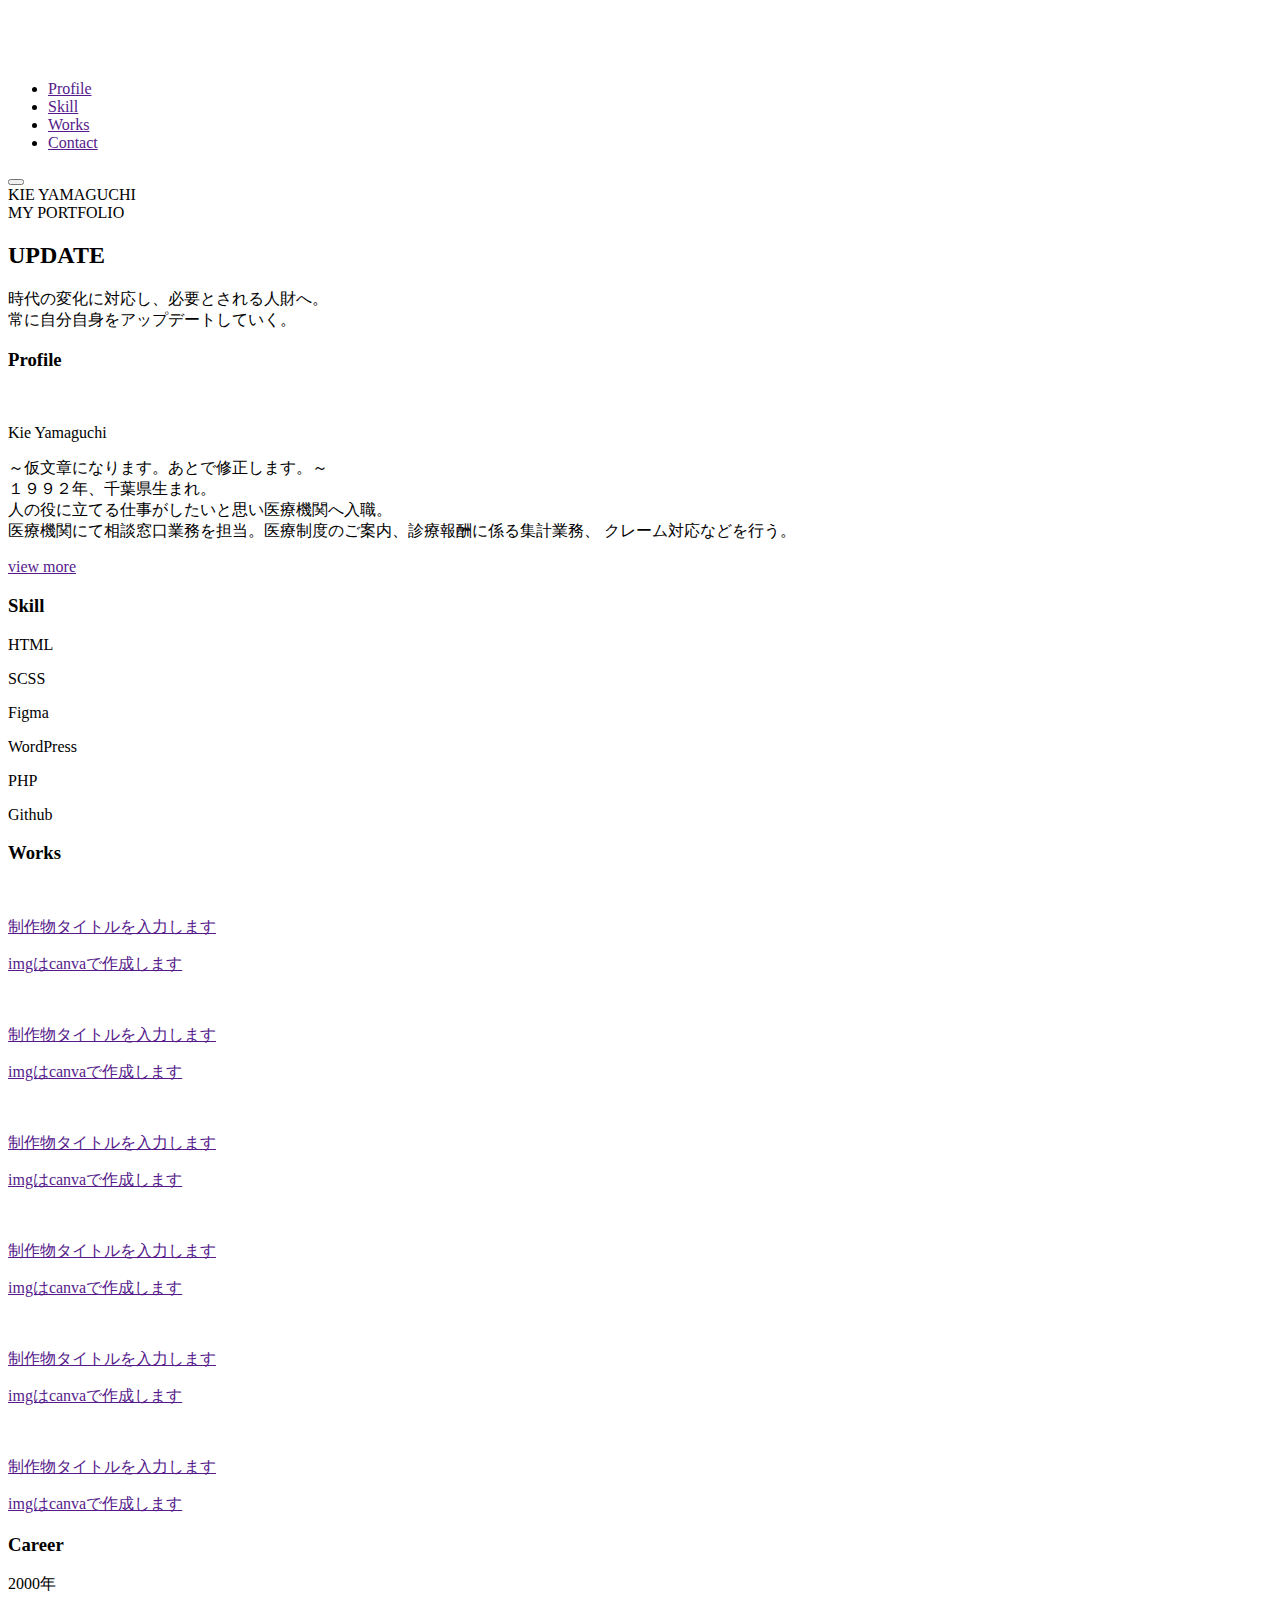
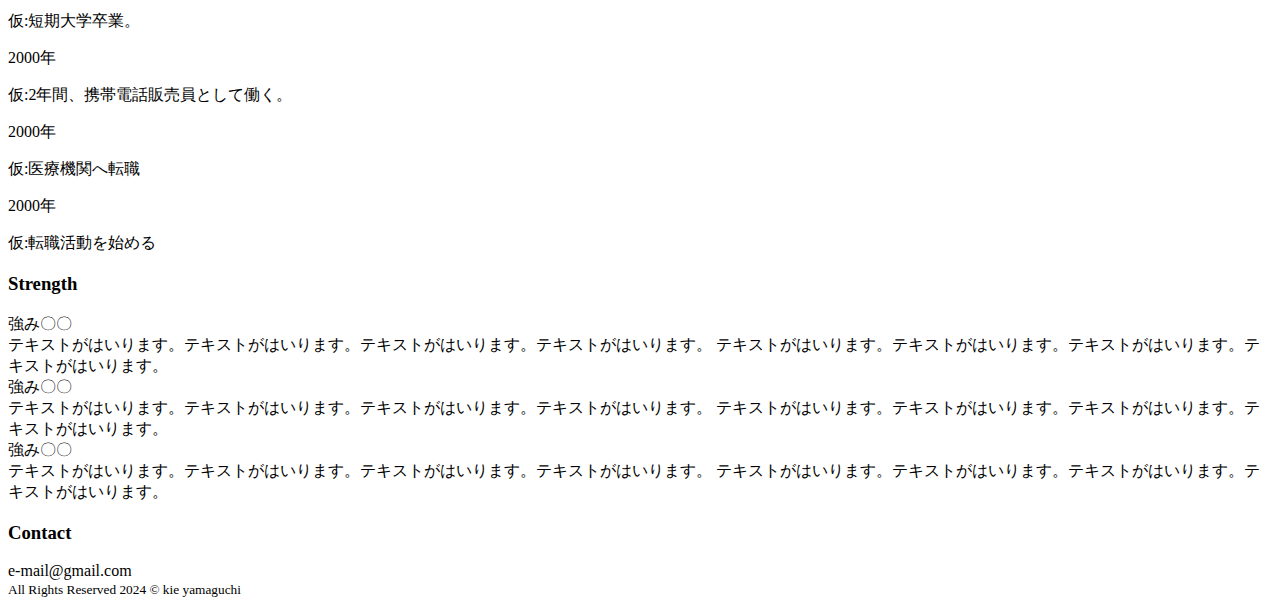
==== index.html @ 4f7a34fe "strength 修正" ====
<!DOCTYPE html>
<html lang="ja">
<head>
  <meta charset="UTF-8">
  <meta name="viewport" content="width=device-width, initial-scale=1.0">
  <meta name="robots" content="noindex"><!--noindexを入力-->
  <title>Document</title> <!--titleを入力-->

  <!--faviconの読み込み-->
  <link rel="icon" href="./img/favicon.ico">

  <!--Google Fontsの読み込み-->
  <link rel="preconnect" href="https://fonts.googleapis.com">
  <link rel="preconnect" href="https://fonts.gstatic.com" crossorigin>
  <link href="https://fonts.googleapis.com/css2?family=Inter:ital,opsz,wght@0,14..32,100..900;1,14..32,100..900&family=Limelight&family=Rampart+One&display=swap" rel="stylesheet">

  <link rel="stylesheet" href="./css/reset.css"><!--reset.cssの読み込み-->
  <link rel="stylesheet" href="./css/style.css"><!--style.cssの読み込み-->
</head>
<body>
  <header class="header">
    <div class="header__inner inner">
      <h1 class="header__logo"><a href=""><img src="./img/favicon.ico" alt=""></a></h1>

      <!-- header -->
      <nav class="header__nav">
        <ul class="header__lists">
          <li class="header__list">
            <a href="" class="header__link">Profile</a>
          </li>
          <li class="header__list">
            <a href="" class="header__link">Skill</a>
          </li>
          <li class="header__list">
            <a href="" class="header__link">Works</a>
          </li>
          <li class="header__list">
            <a href="" class="header__link">Contact</a>
          </li>
        </ul>

        <button type="button" class="header__icon drawer-icon">
          <span class="drawer-icon__bar"></span>
          <span class="drawer-icon__bar"></span>
          <span class="drawer-icon__bar"></span>
        </button>
      </nav>
    </div>
  </header>
  <!-- /header -->


  <!-- first view -->
  <main class="main"><!-- mainタグの中にheader下～footer上までのコンテンツ囲う -->
    <div class="fv">
      <div class="fv__inner inner">
        <div class="fv__content">
          <div class="fv__name">KIE YAMAGUCHI</div>
          <div class="fv__title">MY PORTFOLIO</div>
            <div class="fv__message">
              <h2 class="fv__slogan">UPDATE</h2>
                <p class="fv__text">
                  時代の変化に対応し、必要とされる人財へ。<br>
                  常に自分自身をアップデートしていく。
                </p>
            </div>
        </div>
      </div>
    </div>
    <!-- /first view -->


    <!-- profile -->
    <section class="profile section">
      <div class="profile__inner inner">
        <h3 class="heading section__head">Profile</h3>

        <div class="profile__content section__content">
          <div class="profile__image"><img src="./img/profile-img.png" alt=""></div>

          <div class="profile__message">
            <p class="profile__name">Kie Yamaguchi</p>
            <p class="profile__text">
              ～仮文章になります。あとで修正します。～<br>
              １９９２年、千葉県生まれ。<br>
              人の役に立てる仕事がしたいと思い医療機関へ入職。<br>
              医療機関にて相談窓口業務を担当。医療制度のご案内、診療報酬に係る集計業務、
              クレーム対応などを行う。
            </p>

            <div class="profile__button">
              <a href="" class="button">view more</a>
            </div>

          </div>
        </div>

      </div>
      </section>
      <!-- profile -->


      <!-- skill -->
       <section class="skill section">
        <div class="skill__inner inner">
          <h3 class="heading section__head">Skill</h3>

          <div class="skill__content section__content">

            <div class="skill__icons--top">
              <div class="skill__icon">
                <i class="fa-brands fa-html5 fa-lg"></i>
                <p>HTML</p>
              </div>

              <div class="skill__icon">
                <i class="fa-brands fa-sass"></i>
                <p>SCSS</p>
              </div>

              <div class="skill__icon">
                <i class="fa-brands fa-figma"></i>
                <p>Figma</p>
              </div>
            </div>

            <div class="skill__icons--bottom">
              <div class="skill__icon">
                <i class="fa-brands fa-wordpress-simple"></i>
                <p>WordPress</p>
              </div>

              <div class="skill__icon">
                <i class="fa-brands fa-php"></i>
                <p>PHP</p>
              </div>

              <div class="skill__icon">
                <i class="fa-brands fa-github"></i>
                <p>Github</p>
              </div>
            </div>

          </div>

        </div>
       </section>
       <!-- /skill -->

       <!-- works -->
        <section class="works section">
          <div class="works__inner inner">
            <h3 class="heading section__head">Works</h3>
            <div class="works__content section__content">
              <div class="works__cards">

                <a href="" class="works__card works-card">
                  <div class="works-card__image"><img src="./img/works.png" alt=""></div>
                  <div class="works-card__body">
                    <p class="works-card__title">制作物タイトルを入力します</p>
                    <p class="works-card__text">imgはcanvaで作成します</p>
                  </div>
                </a>

                <a href="" class="works__card works-card">
                  <div class="works-card__image"><img src="./img/works.png" alt=""></div>
                  <div class="works-card__body">
                    <p class="works-card__title">制作物タイトルを入力します</p>
                    <p class="works-card__text">imgはcanvaで作成します</p>
                  </div>
                </a>

                <a href="" class="works__card works-card">
                  <div class="works-card__image"><img src="./img/works.png" alt=""></div>
                  <div class="works-card__body">
                    <p class="works-card__title">制作物タイトルを入力します</p>
                    <p class="works-card__text">imgはcanvaで作成します</p>
                  </div>
                </a>

                <a href="" class="works__card works-card">
                  <div class="works-card__image"><img src="./img/works.png" alt=""></div>
                  <div class="works-card__body">
                    <p class="works-card__title">制作物タイトルを入力します</p>
                    <p class="works-card__text">imgはcanvaで作成します</p>
                  </div>
                </a>

                <a href="" class="works__card works-card">
                  <div class="works-card__image"><img src="./img/works.png" alt=""></div>
                  <div class="works-card__body">
                    <p class="works-card__title">制作物タイトルを入力します</p>
                    <p class="works-card__text">imgはcanvaで作成します</p>
                  </div>
                </a>

                <a href="" class="works__card works-card">
                  <div class="works-card__image"><img src="./img/works.png" alt=""></div>
                  <div class="works-card__body">
                    <p class="works-card__title">制作物タイトルを入力します</p>
                    <p class="works-card__text">imgはcanvaで作成します</p>
                  </div>
                </a>

              </div>
            </div>
          </div>
        </section>
        <!-- /work -->

        <!-- career -->
        <section class="career">
          <div class="career__inner inner">
            <h3 class="heading section__head">Career</h3>
            <div class="career__content section__content">

              <div class="career__lists">
                <div class="career__list">
                  <div class="career__date">2000年</div>
                  <p class="career__text">仮:短期大学卒業。</p>
                </div>
                <div class="career__list">
                  <div class="career__date">2000年</div>
                  <p class="career__text">仮:2年間、携帯電話販売員として働く。</p>
                </div>
                <div class="career__list">
                  <div class="career__date">2000年</div>
                  <p class="career__text">仮:医療機関へ転職</p>
                </div>
                <div class="career__list">
                  <div class="career__date">2000年</div>
                  <p class="career__text">仮:転職活動を始める</p>
                </div>
              </div>

            </div>
          </div>
          </section>
          <!-- /career -->

          <!-- strength -->
           <section class="strength">
            <div class="strength__inner inner">
              <h3 class="heading section__head">Strength</h3>
              <div class="strength__content section__content">

                <div class="strength__cards">
                  <div class="strength__card">
                    <div class="strength__title">強み〇〇</div>
                    <div class="strength__text">
                      テキストがはいります。テキストがはいります。テキストがはいります。テキストがはいります。
                      テキストがはいります。テキストがはいります。テキストがはいります。テキストがはいります。
                    </div>
                  </div>

                  <div class="strength__card">
                    <div class="strength__title">強み〇〇</div>
                    <div class="strength__text">
                      テキストがはいります。テキストがはいります。テキストがはいります。テキストがはいります。
                      テキストがはいります。テキストがはいります。テキストがはいります。テキストがはいります。
                    </div>
                  </div>

                  <div class="strength__card">
                    <div class="strength__title">強み〇〇</div>
                    <div class="strength__text">
                      テキストがはいります。テキストがはいります。テキストがはいります。テキストがはいります。
                      テキストがはいります。テキストがはいります。テキストがはいります。テキストがはいります。
                    </div>
                  </div>

                </div>
              </div>
            </div>
           </section>
           <!-- /strength -->


        <!-- contact --> <!-- contactとfooterはまとめたほうが良い？ -->
         <section class="contact">
          <div class="contact__inner">
            <h3 class="heading contact__head">Contact</h3>
            <div class="contact__address">e-mail@gmail.com</div>
          </div>
         </section>
        <!-- contact -->

        <!-- footer -->
         <footer class="footer">
          <div class="footer__inner inner">
            <div class="footer__content">

              <div class="footer__icons">
                <div class="footer__icon">
                  <a href=""><i class="fa-brands fa-x-twitter"></i></a>
                </div>
                <div class="footer__icon">
                  <a href=""><i class="fa-brands fa-github"></i></a>
                </div>
              </div>

                <small class="footer__text">
                  All Rights Reserved 2024 © kie yamaguchi
                </small>

            </div>

            </div>
          </footer>





  </main>



  <script src="./js/script.js"></script><!--script.jsの読み込み-->
  <script src="https://kit.fontawesome.com/6302c3beff.js" crossorigin="anonymous"></script>
</body>
</html>
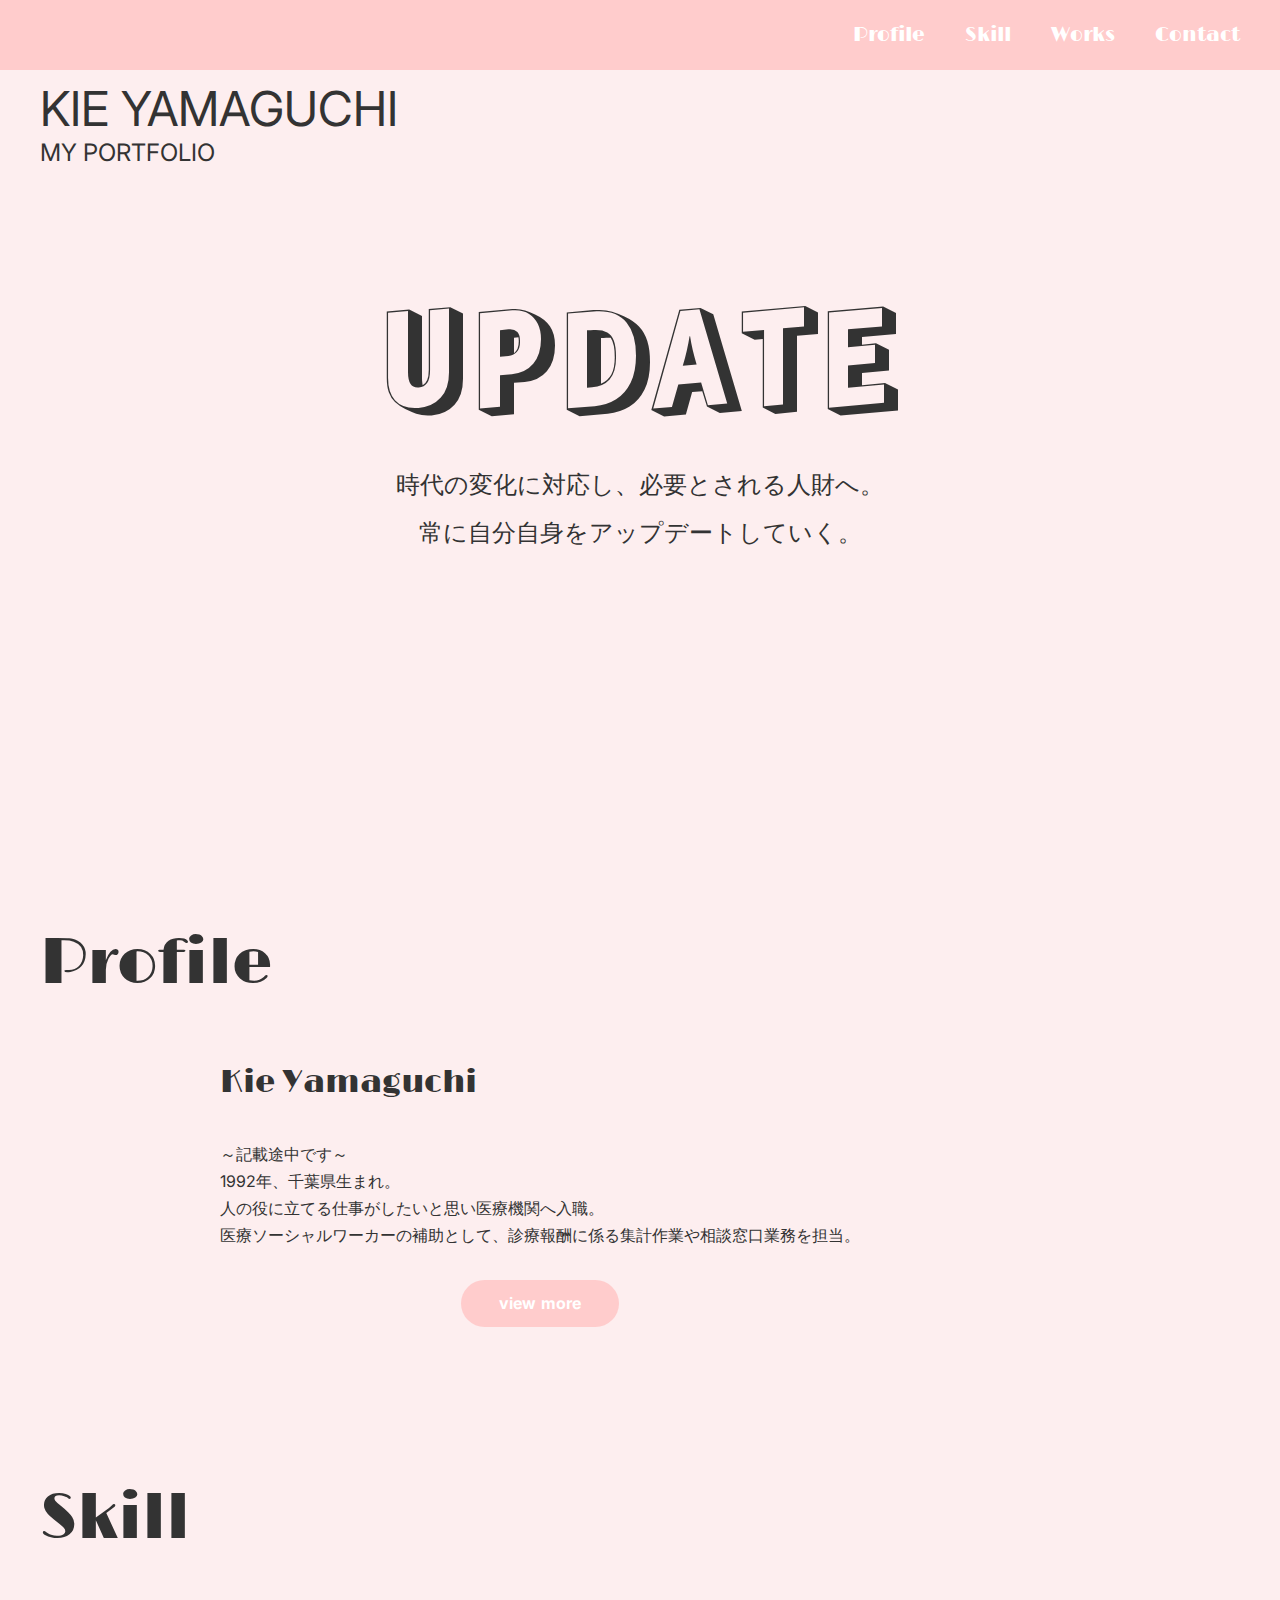
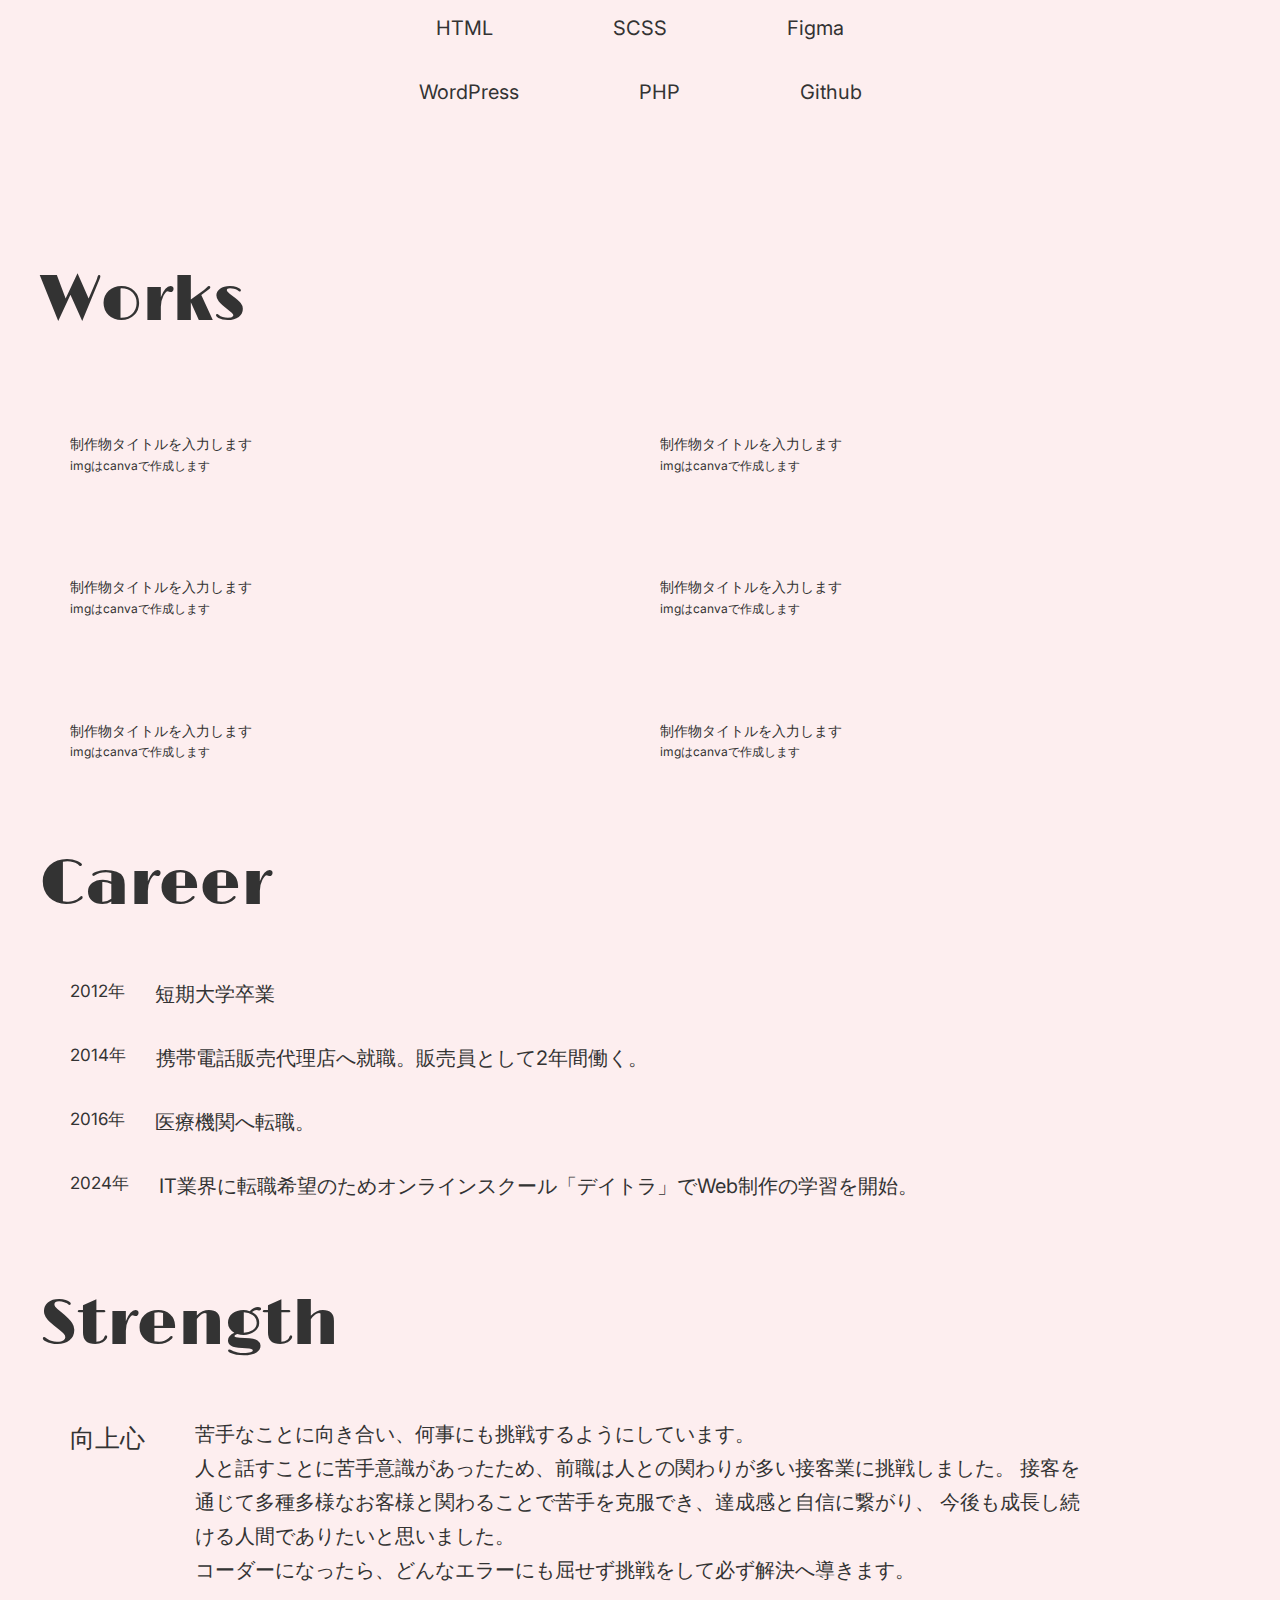
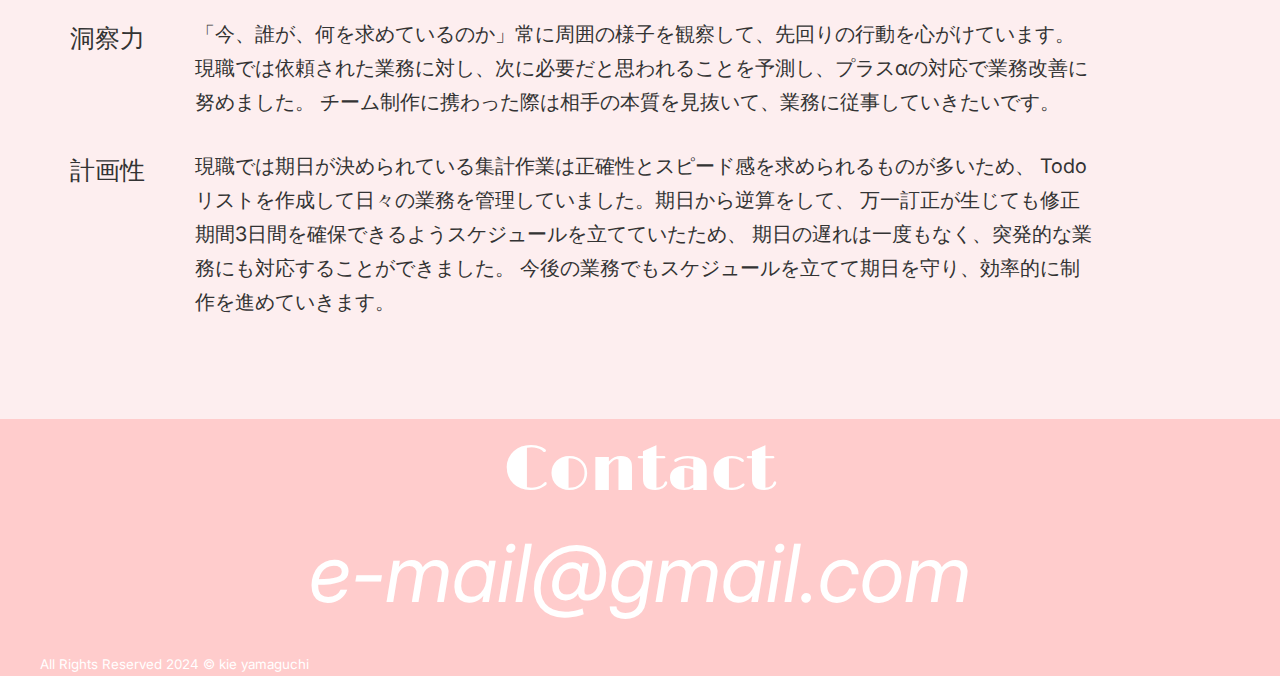
==== commit 210df072: "textnotuika" ====
--- a/index.html
+++ b/index.html
@@ -81,11 +81,10 @@
           <div class="profile__message">
             <p class="profile__name">Kie Yamaguchi</p>
             <p class="profile__text">
-              ～仮文章になります。あとで修正します。～<br>
-              １９９２年、千葉県生まれ。<br>
+              ～記載途中です～<br>
+              1992年、千葉県生まれ。<br>
               人の役に立てる仕事がしたいと思い医療機関へ入職。<br>
-              医療機関にて相談窓口業務を担当。医療制度のご案内、診療報酬に係る集計業務、
-              クレーム対応などを行う。
+              医療ソーシャルワーカーの補助として、診療報酬に係る集計作業や相談窓口業務を担当。
             </p>
 
             <div class="profile__button">
@@ -216,20 +215,20 @@
 
               <div class="career__lists">
                 <div class="career__list">
-                  <div class="career__date">2000年</div>
-                  <p class="career__text">仮:短期大学卒業。</p>
+                  <div class="career__date">2012年</div>
+                  <p class="career__text">短期大学卒業</p>
                 </div>
                 <div class="career__list">
-                  <div class="career__date">2000年</div>
-                  <p class="career__text">仮:2年間、携帯電話販売員として働く。</p>
+                  <div class="career__date">2014年</div>
+                  <p class="career__text">携帯電話販売代理店へ就職。販売員として2年間働く。</p>
                 </div>
                 <div class="career__list">
-                  <div class="career__date">2000年</div>
-                  <p class="career__text">仮:医療機関へ転職</p>
+                  <div class="career__date">2016年</div>
+                  <p class="career__text">医療機関へ転職。</p>
                 </div>
                 <div class="career__list">
-                  <div class="career__date">2000年</div>
-                  <p class="career__text">仮:転職活動を始める</p>
+                  <div class="career__date">2024年</div>
+                  <p class="career__text">IT業界に転職希望のためオンラインスクール「デイトラ」でWeb制作の学習を開始。</p>
                 </div>
               </div>
 
@@ -246,26 +245,34 @@
 
                 <div class="strength__cards">
                   <div class="strength__card">
-                    <div class="strength__title">強み〇〇</div>
+                    <div class="strength__title">向上心</div>
                     <div class="strength__text">
-                      テキストがはいります。テキストがはいります。テキストがはいります。テキストがはいります。
-                      テキストがはいります。テキストがはいります。テキストがはいります。テキストがはいります。
+                      苦手なことに向き合い、何事にも挑戦するようにしています。<br/>
+                      人と話すことに苦手意識があったため、前職は人との関わりが多い接客業に挑戦しました。
+                      接客を通じて多種多様なお客様と関わることで苦手を克服でき、達成感と自信に繋がり、
+                      今後も成長し続ける人間でありたいと思いました。<br/>
+                      コーダーになったら、どんなエラーにも屈せず挑戦をして必ず解決へ導きます。
                     </div>
                   </div>
 
                   <div class="strength__card">
-                    <div class="strength__title">強み〇〇</div>
+                    <div class="strength__title">洞察力</div>
                     <div class="strength__text">
-                      テキストがはいります。テキストがはいります。テキストがはいります。テキストがはいります。
-                      テキストがはいります。テキストがはいります。テキストがはいります。テキストがはいります。
+                      「今、誰が、何を求めているのか」常に周囲の様子を観察して、先回りの行動を心がけています。<br/>
+                      現職では依頼された業務に対し、次に必要だと思われることを予測し、プラスαの対応で業務改善に努めました。
+                      チーム制作に携わった際は相手の本質を見抜いて、業務に従事していきたいです。
+
                     </div>
                   </div>
 
                   <div class="strength__card">
-                    <div class="strength__title">強み〇〇</div>
+                    <div class="strength__title">計画性</div>
                     <div class="strength__text">
-                      テキストがはいります。テキストがはいります。テキストがはいります。テキストがはいります。
-                      テキストがはいります。テキストがはいります。テキストがはいります。テキストがはいります。
+                      現職では期日が決められている集計作業は正確性とスピード感を求められるものが多いため、
+                      Todoリストを作成して日々の業務を管理していました。期日から逆算をして、
+                      万一訂正が生じても修正期間3日間を確保できるようスケジュールを立てていたため、
+                      期日の遅れは一度もなく、突発的な業務にも対応することができました。
+                      今後の業務でもスケジュールを立てて期日を守り、効率的に制作を進めていきます。
                     </div>
                   </div>
 
@@ -307,11 +314,6 @@
 
             </div>
           </footer>
-
-
-
-
-
   </main>
 
 
--- a/css/style.css
+++ b/css/style.css
@@ -0,0 +1,569 @@
+@charset "UTF-8";
+/* 1⃣ブレークポイントの定義*/
+/* 2⃣mixinを記述 */
+body {
+  background: #FDEEEF;
+  font-family: "Inter", sans-serif; /* google fonts変数 */
+  color: #333333; /* フォントカラー変数 */
+  font-size: 16px; /* フォントサイズ */
+  line-height: 1.7; /* 行の高さ（行間） */
+  font-weight: 300; /* フォント太さ */
+}
+
+.inner {
+  padding-inline: 15px;
+}
+@media screen and (min-width: 768px) {
+  .inner {
+    padding-inline: 40px;
+  }
+}
+
+.heading {
+  font-family: Limelight;
+  font-size: 40px;
+  font-weight: 400;
+  text-align: center;
+  line-height: 1;
+}
+@media screen and (min-width: 768px) {
+  .heading {
+    font-size: 64px;
+    text-align: left;
+  }
+}
+
+.button {
+  display: inline-block;
+  min-width: 158px;
+  padding: 10px;
+  text-align: center;
+  border-radius: 30px;
+  background: #FFCCCC;
+  color: #fff;
+  font-weight: 700;
+  letter-spacing: 0.02px;
+}
+
+.section__content {
+  margin-top: 30px;
+}
+@media screen and (min-width: 768px) {
+  .section__content {
+    margin-top: 60px;
+  }
+}
+
+.header {
+  background: #FFCCCC;
+}
+
+.header__inner {
+  height: 60px;
+  display: -webkit-box;
+  display: -ms-flexbox;
+  display: flex;
+  -webkit-box-pack: justify;
+      -ms-flex-pack: justify;
+          justify-content: space-between;
+  -webkit-box-align: center;
+      -ms-flex-align: center;
+          align-items: center;
+}
+@media screen and (min-width: 768px) {
+  .header__inner {
+    height: 70px;
+  }
+}
+
+.header__logo a img {
+  width: 40px;
+  display: block;
+}
+@media screen and (min-width: 768px) {
+  .header__logo a img {
+    width: 50px;
+  }
+}
+
+.header__lists {
+  display: none;
+}
+@media screen and (min-width: 768px) {
+  .header__lists {
+    display: -webkit-box;
+    display: -ms-flexbox;
+    display: flex;
+    gap: 40px;
+  }
+}
+
+@media screen and (min-width: 768px) {
+  .header__link {
+    font-family: Limelight;
+    font-size: 20px;
+    font-weight: 400;
+    color: #fff;
+  }
+}
+
+@media screen and (min-width: 768px) {
+  .header__icon {
+    display: none;
+  }
+}
+
+.drawer-icon {
+  width: 30px;
+  height: 18px;
+  position: relative;
+}
+
+.drawer-icon__bar {
+  position: absolute;
+  width: 30px;
+  height: 2px;
+  left: 0;
+  background: #fff;
+}
+.drawer-icon__bar:nth-child(1) {
+  top: 0;
+}
+.drawer-icon__bar:nth-child(2) {
+  top: 8px;
+}
+.drawer-icon__bar:nth-child(3) {
+  top: 16px;
+}
+
+.fv {
+  background: url(../img/sp/sp-first-view.png) no-repeat top center/cover;
+  padding-block: 14px 168px;
+}
+@media screen and (min-width: 768px) {
+  .fv {
+    background-image: url(../img/first-view.png);
+    padding-block: 15px 215px;
+  }
+}
+
+.fv__name {
+  font-size: 24px;
+  line-height: 1;
+}
+@media screen and (min-width: 768px) {
+  .fv__name {
+    font-size: 48px;
+  }
+}
+
+@media screen and (min-width: 768px) {
+  .fv__title {
+    font-size: 24px;
+  }
+}
+
+.fv__message {
+  text-align: center;
+  padding-top: 90px;
+}
+@media screen and (min-width: 768px) {
+  .fv__message {
+    padding-top: 70px;
+  }
+}
+
+.fv__slogan {
+  font-family: "Rampart One";
+  font-size: 64px;
+  font-weight: 400;
+}
+@media screen and (min-width: 768px) {
+  .fv__slogan {
+    font-size: 128px;
+  }
+}
+
+@media screen and (min-width: 768px) {
+  .fv__text {
+    font-size: 24px;
+    line-height: 2;
+  }
+}
+
+.profile__inner {
+  margin-top: 90px;
+}
+@media screen and (min-width: 768px) {
+  .profile__inner {
+    margin-top: 160px;
+  }
+}
+
+.profile__content {
+  padding-left: 30px;
+  padding-right: 30px;
+}
+@media screen and (min-width: 768px) {
+  .profile__content {
+    display: -webkit-box;
+    display: -ms-flexbox;
+    display: flex;
+    gap: 150px;
+  }
+}
+
+.profile__image {
+  text-align: center;
+}
+.profile__image img {
+  width: 200px;
+}
+@media screen and (min-width: 768px) {
+  .profile__image img {
+    width: 300px;
+  }
+}
+
+.profile__message {
+  margin-top: 30px;
+}
+@media screen and (min-width: 768px) {
+  .profile__message {
+    margin-top: 0;
+  }
+}
+
+.profile__name {
+  margin-top: 30px;
+  text-align: center;
+  font-family: Limelight;
+  font-size: 24px;
+  font-weight: 400;
+}
+@media screen and (min-width: 768px) {
+  .profile__name {
+    margin-top: 0;
+    text-align: left;
+    font-size: 32px;
+  }
+}
+
+.profile__text {
+  margin-top: 30px;
+  font-size: 14px;
+}
+@media screen and (min-width: 768px) {
+  .profile__text {
+    font-size: 16px;
+  }
+}
+
+.profile__button {
+  margin-top: 30px;
+  text-align: center;
+}
+
+.skill__inner {
+  margin-top: 90px;
+}
+@media screen and (min-width: 768px) {
+  .skill__inner {
+    margin-top: 160px;
+  }
+}
+
+.skill__icons--top,
+.skill__icons--bottom {
+  display: -webkit-box;
+  display: -ms-flexbox;
+  display: flex;
+  -webkit-box-pack: center;
+      -ms-flex-pack: center;
+          justify-content: center;
+  gap: 40px;
+}
+@media screen and (min-width: 768px) {
+  .skill__icons--top,
+  .skill__icons--bottom {
+    gap: 120px;
+  }
+}
+
+.skill__icons--top {
+  margin-top: 50px;
+}
+
+.skill__icons--bottom {
+  margin-top: 30px;
+}
+
+.skill__icon {
+  font-size: 70px;
+  text-align: center;
+}
+@media screen and (min-width: 768px) {
+  .skill__icon {
+    font-size: 100px;
+  }
+}
+.skill__icon p {
+  font-size: 14px;
+}
+@media screen and (min-width: 768px) {
+  .skill__icon p {
+    font-size: 20px;
+  }
+}
+
+.works__inner {
+  margin-top: 90px;
+}
+@media screen and (min-width: 768px) {
+  .works__inner {
+    margin-top: 160px;
+  }
+}
+
+.works__content {
+  padding: 0 20px;
+}
+@media screen and (min-width: 768px) {
+  .works__content {
+    padding: 0px 30px;
+  }
+}
+
+.works__cards {
+  display: -webkit-box;
+  display: -ms-flexbox;
+  display: flex;
+  -webkit-box-orient: vertical;
+  -webkit-box-direction: normal;
+      -ms-flex-direction: column;
+          flex-direction: column;
+  gap: 40px;
+  text-align: center;
+}
+@media screen and (min-width: 768px) {
+  .works__cards {
+    display: grid;
+    grid-template-columns: repeat(2, 3fr);
+    gap: 60px 40px;
+  }
+}
+
+.works-card__image {
+  text-align: center;
+}
+.works-card__image img {
+  width: 100%;
+}
+
+.works-card__body {
+  margin-top: 12px;
+  text-align: left;
+}
+
+.works-card__title {
+  font-size: 12px;
+}
+@media screen and (min-width: 768px) {
+  .works-card__title {
+    font-size: 14px;
+  }
+}
+
+.works-card__text {
+  font-size: 10px;
+}
+@media screen and (min-width: 768px) {
+  .works-card__text {
+    font-size: 12px;
+  }
+}
+
+.career__inner {
+  margin-top: 90px;
+}
+
+.career__content {
+  padding: 0 30px;
+}
+
+.career__list {
+  display: -webkit-box;
+  display: -ms-flexbox;
+  display: flex;
+  gap: 30px;
+  margin-top: 10px;
+}
+@media screen and (min-width: 768px) {
+  .career__list {
+    margin-top: 30px;
+  }
+}
+
+.career__date {
+  white-space: nowrap;
+  font-size: 12px;
+}
+@media screen and (min-width: 768px) {
+  .career__date {
+    font-size: 17px;
+  }
+}
+
+.career__text {
+  font-size: 14px;
+}
+@media screen and (min-width: 768px) {
+  .career__text {
+    font-size: 20px;
+  }
+}
+
+.strength__inner {
+  margin-top: 90px;
+}
+
+.strength__cards {
+  display: grid;
+  place-items: center;
+  gap: 30px;
+}
+@media screen and (min-width: 768px) {
+  .strength__cards {
+    place-items: start;
+    padding: 0 30px;
+  }
+}
+
+.strength__card {
+  display: -webkit-box;
+  display: -ms-flexbox;
+  display: flex;
+  -webkit-box-orient: vertical;
+  -webkit-box-direction: normal;
+      -ms-flex-direction: column;
+          flex-direction: column;
+}
+@media screen and (min-width: 768px) {
+  .strength__card {
+    -webkit-box-orient: horizontal;
+    -webkit-box-direction: normal;
+        -ms-flex-direction: row;
+            flex-direction: row;
+    gap: 50px;
+  }
+}
+
+.strength__title {
+  white-space: nowrap;
+  font-size: 17px;
+}
+@media screen and (min-width: 768px) {
+  .strength__title {
+    font-size: 25px;
+  }
+}
+
+.strength__text {
+  max-width: 375px;
+  margin-top: 10px;
+  font-size: 14px;
+}
+@media screen and (min-width: 768px) {
+  .strength__text {
+    max-width: 900px;
+    margin-top: 0;
+  }
+}
+@media screen and (min-width: 768px) and (min-width: 768px) {
+  .strength__text {
+    font-size: 20px;
+  }
+}
+
+.contact__inner {
+  background: #FFCCCC;
+  margin-top: 80px;
+  padding: 10px 0;
+}
+@media screen and (min-width: 768px) {
+  .contact__inner {
+    margin-top: 100px;
+    padding: 20px 0;
+  }
+}
+
+.contact__head {
+  color: #fff;
+}
+@media screen and (min-width: 768px) {
+  .contact__head {
+    text-align: center;
+  }
+}
+
+.contact__address {
+  color: #fff;
+  font-size: 30px;
+  font-style: italic;
+  text-align: center;
+  margin-top: 10px;
+}
+@media screen and (min-width: 768px) {
+  .contact__address {
+    font-size: 80px;
+    line-height: 1.5;
+  }
+}
+
+.footer__inner {
+  background: #FFCCCC;
+}
+
+.footer__content {
+  display: -webkit-box;
+  display: -ms-flexbox;
+  display: flex;
+  -webkit-box-orient: vertical;
+  -webkit-box-direction: normal;
+      -ms-flex-direction: column;
+          flex-direction: column;
+}
+@media screen and (min-width: 768px) {
+  .footer__content {
+    -webkit-box-orient: horizontal;
+    -webkit-box-direction: reverse;
+        -ms-flex-direction: row-reverse;
+            flex-direction: row-reverse;
+    -webkit-box-pack: justify;
+        -ms-flex-pack: justify;
+            justify-content: space-between;
+    -webkit-box-align: center;
+        -ms-flex-align: center;
+            align-items: center;
+  }
+}
+
+.footer__icons {
+  display: -webkit-box;
+  display: -ms-flexbox;
+  display: flex;
+  -webkit-box-pack: center;
+      -ms-flex-pack: center;
+          justify-content: center;
+  gap: 20px;
+}
+
+.footer__icon {
+  color: #fff;
+  font-size: 40px;
+}
+
+.footer__text {
+  color: #fff;
+  text-align: center;
+}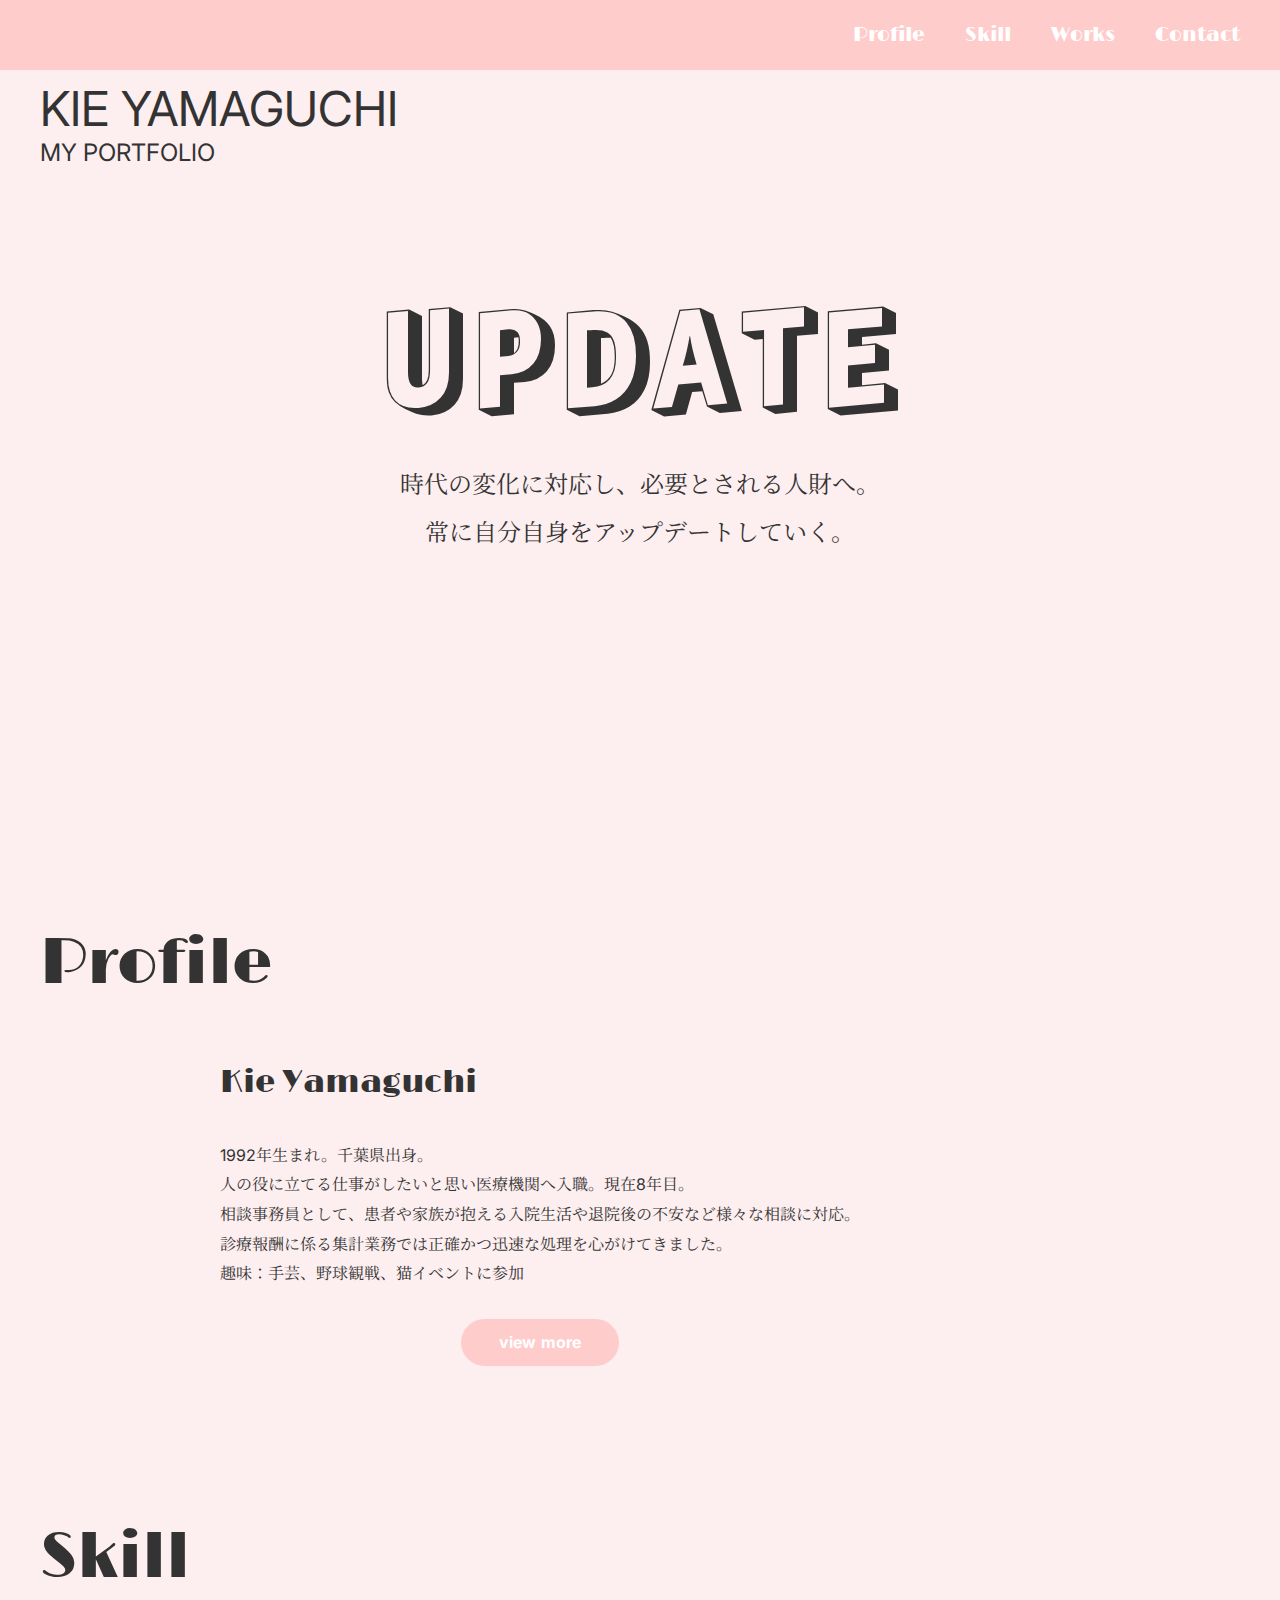
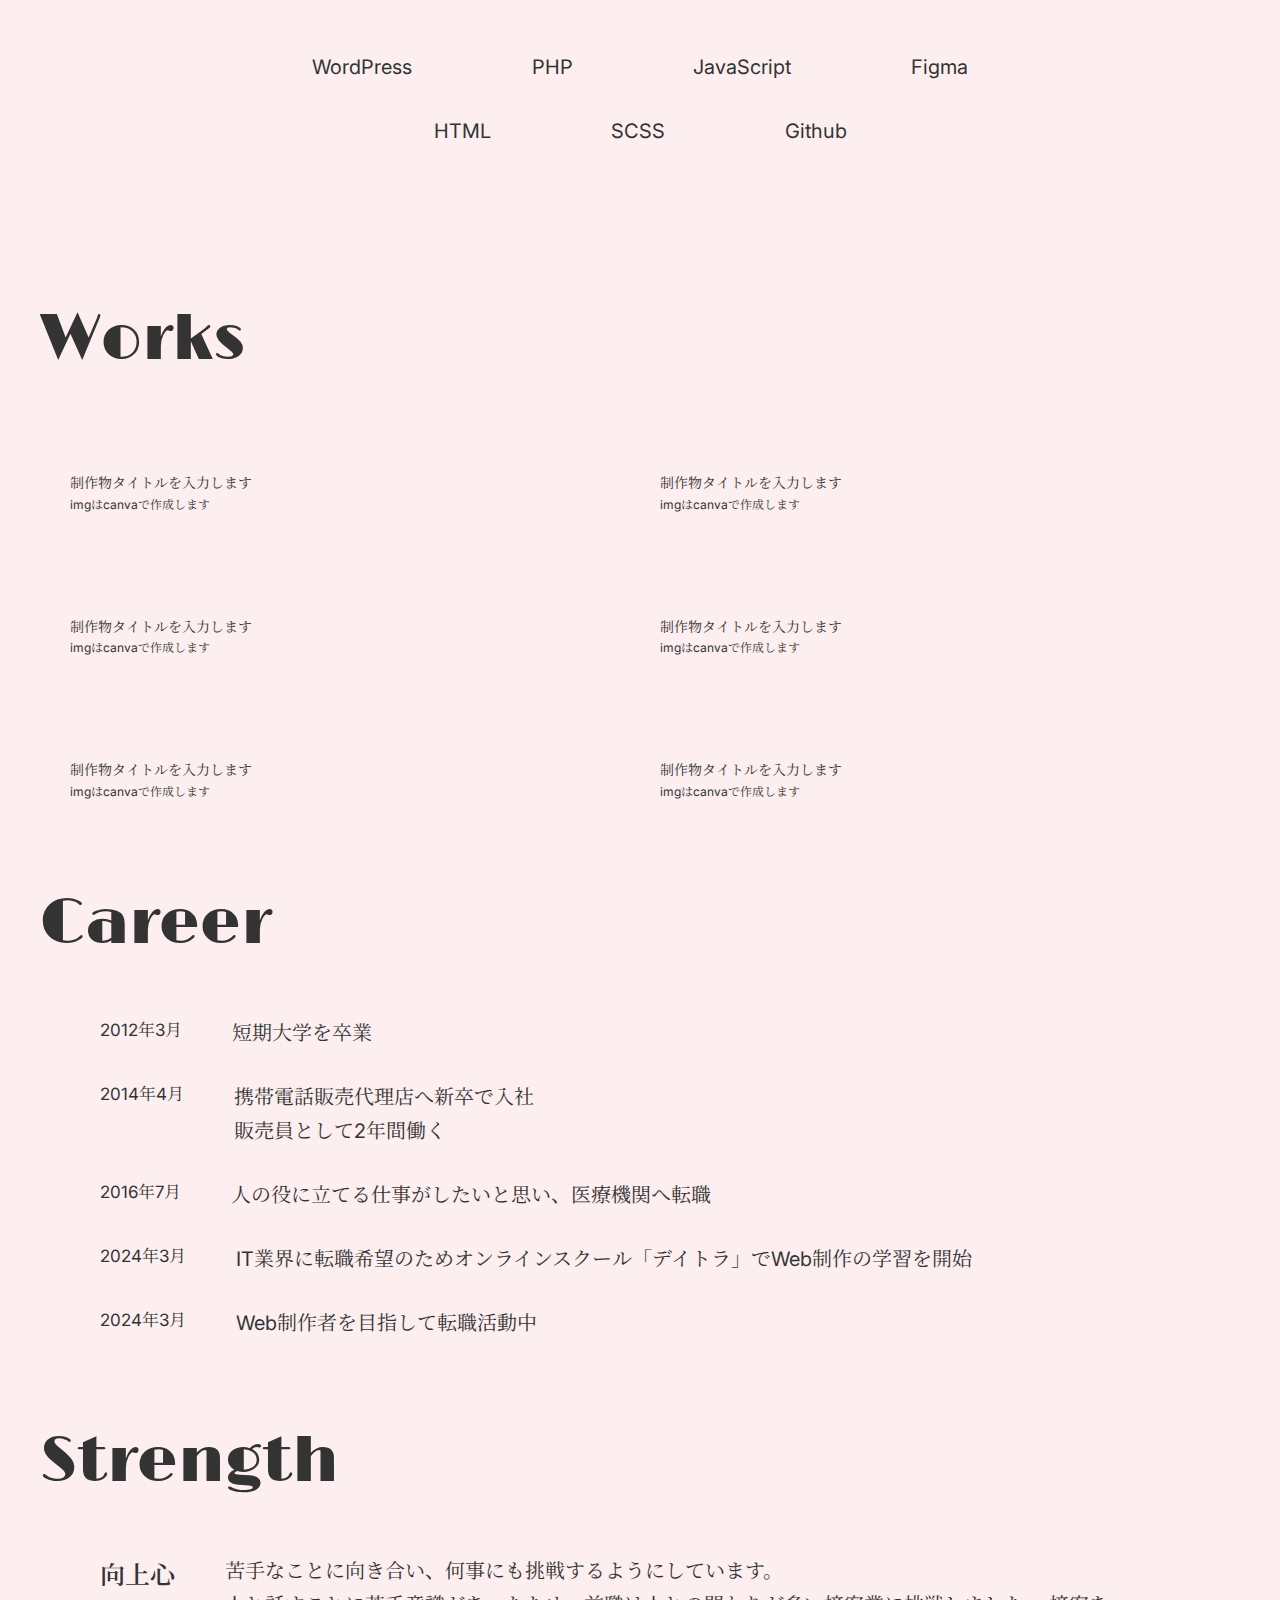
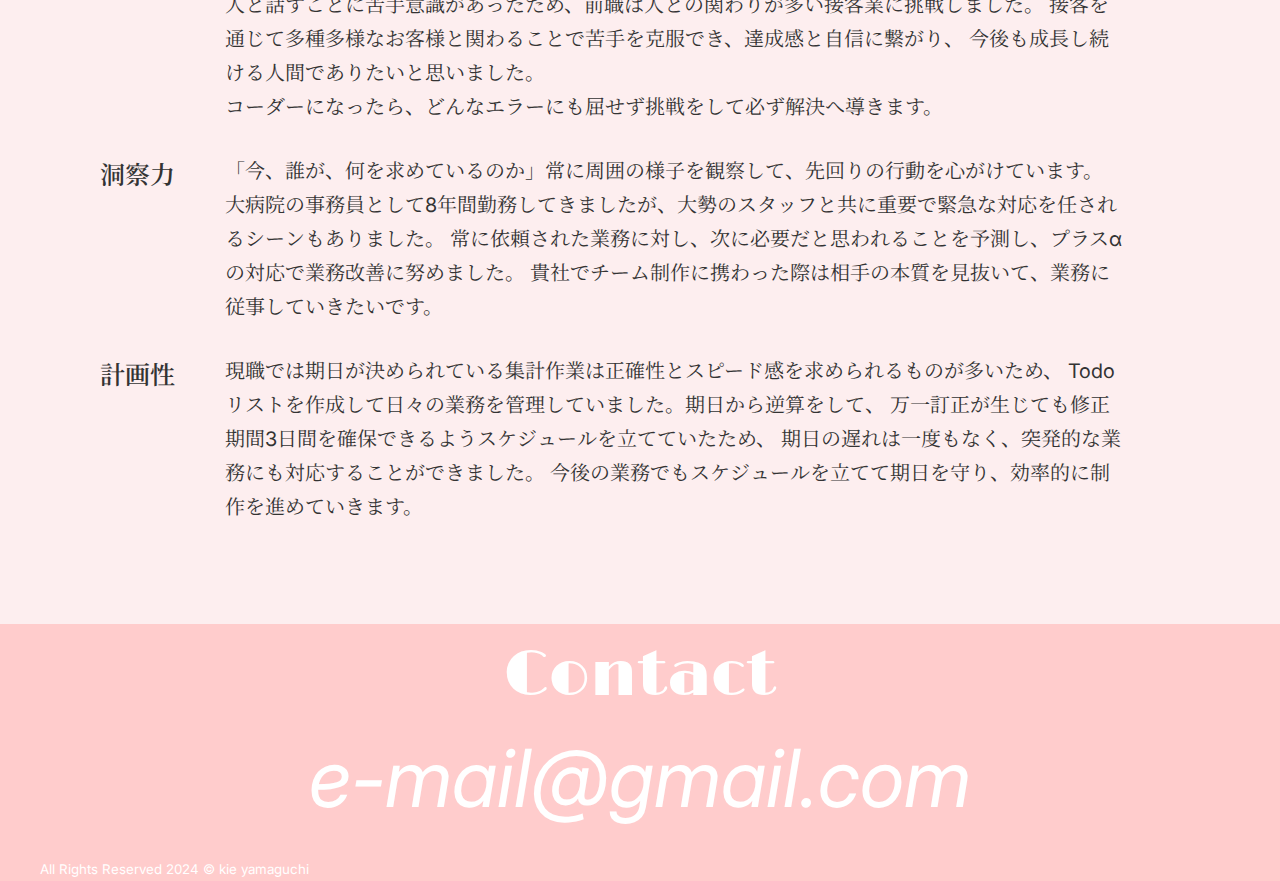
==== commit 2469bfb0: "次回career strengthの見栄え" ====
--- a/index.html
+++ b/index.html
@@ -12,7 +12,7 @@
   <!--Google Fontsの読み込み-->
   <link rel="preconnect" href="https://fonts.googleapis.com">
   <link rel="preconnect" href="https://fonts.gstatic.com" crossorigin>
-  <link href="https://fonts.googleapis.com/css2?family=Inter:ital,opsz,wght@0,14..32,100..900;1,14..32,100..900&family=Limelight&family=Rampart+One&display=swap" rel="stylesheet">
+  <link href="https://fonts.googleapis.com/css2?family=Inter:ital,opsz,wght@1,14..32,100..900&family=Limelight&family=Noto+Serif+JP:wght@200..900&family=Rampart+One&display=swap" rel="stylesheet">
 
   <link rel="stylesheet" href="./css/reset.css"><!--reset.cssの読み込み-->
   <link rel="stylesheet" href="./css/style.css"><!--style.cssの読み込み-->
@@ -81,10 +81,11 @@
           <div class="profile__message">
             <p class="profile__name">Kie Yamaguchi</p>
             <p class="profile__text">
-              ～記載途中です～<br>
-              1992年、千葉県生まれ。<br>
-              人の役に立てる仕事がしたいと思い医療機関へ入職。<br>
-              医療ソーシャルワーカーの補助として、診療報酬に係る集計作業や相談窓口業務を担当。
+              1992年生まれ。千葉県出身。<br>
+              人の役に立てる仕事がしたいと思い医療機関へ入職。現在8年目。<br>
+              相談事務員として、患者や家族が抱える入院生活や退院後の不安など様々な相談に対応。<br>
+              診療報酬に係る集計業務では正確かつ迅速な処理を心がけてきました。<br>
+              趣味：手芸、野球観戦、猫イベントに参加
             </p>
 
             <div class="profile__button">
@@ -108,6 +109,28 @@
 
             <div class="skill__icons--top">
               <div class="skill__icon">
+                <i class="fa-brands fa-wordpress-simple"></i>
+                <p>WordPress</p>
+              </div>
+
+              <div class="skill__icon">
+                <i class="fa-brands fa-php"></i>
+                <p>PHP</p>
+              </div>
+
+              <div class="skill__icon">
+                <i class="fa-brands fa-js"></i>
+                <p>JavaScript</p>
+              </div>
+
+              <div class="skill__icon">
+                <i class="fa-brands fa-figma"></i>
+                <p>Figma</p>
+              </div>
+            </div>
+
+            <div class="skill__icons--bottom">
+              <div class="skill__icon">
                 <i class="fa-brands fa-html5 fa-lg"></i>
                 <p>HTML</p>
               </div>
@@ -115,23 +138,6 @@
               <div class="skill__icon">
                 <i class="fa-brands fa-sass"></i>
                 <p>SCSS</p>
-              </div>
-
-              <div class="skill__icon">
-                <i class="fa-brands fa-figma"></i>
-                <p>Figma</p>
-              </div>
-            </div>
-
-            <div class="skill__icons--bottom">
-              <div class="skill__icon">
-                <i class="fa-brands fa-wordpress-simple"></i>
-                <p>WordPress</p>
-              </div>
-
-              <div class="skill__icon">
-                <i class="fa-brands fa-php"></i>
-                <p>PHP</p>
               </div>
 
               <div class="skill__icon">
@@ -215,20 +221,24 @@
 
               <div class="career__lists">
                 <div class="career__list">
-                  <div class="career__date">2012年</div>
-                  <p class="career__text">短期大学卒業</p>
-                </div>
-                <div class="career__list">
-                  <div class="career__date">2014年</div>
-                  <p class="career__text">携帯電話販売代理店へ就職。販売員として2年間働く。</p>
-                </div>
-                <div class="career__list">
-                  <div class="career__date">2016年</div>
-                  <p class="career__text">医療機関へ転職。</p>
-                </div>
-                <div class="career__list">
-                  <div class="career__date">2024年</div>
-                  <p class="career__text">IT業界に転職希望のためオンラインスクール「デイトラ」でWeb制作の学習を開始。</p>
+                  <div class="career__date">2012年3月</div>
+                  <p class="career__text">短期大学を卒業</p>
+                </div>
+                <div class="career__list">
+                  <div class="career__date">2014年4月</div>
+                  <p class="career__text">携帯電話販売代理店へ新卒で入社<br>販売員として2年間働く</p>
+                </div>
+                <div class="career__list">
+                  <div class="career__date">2016年7月</div>
+                  <p class="career__text">人の役に立てる仕事がしたいと思い、医療機関へ転職</p>
+                </div>
+                <div class="career__list">
+                  <div class="career__date">2024年3月</div>
+                  <p class="career__text">IT業界に転職希望のためオンラインスクール「デイトラ」でWeb制作の学習を開始</p>
+                </div>
+                <div class="career__list">
+                  <div class="career__date">2024年3月</div>
+                  <p class="career__text">Web制作者を目指して転職活動中</p>
                 </div>
               </div>
 
@@ -258,9 +268,10 @@
                   <div class="strength__card">
                     <div class="strength__title">洞察力</div>
                     <div class="strength__text">
-                      「今、誰が、何を求めているのか」常に周囲の様子を観察して、先回りの行動を心がけています。<br/>
-                      現職では依頼された業務に対し、次に必要だと思われることを予測し、プラスαの対応で業務改善に努めました。
-                      チーム制作に携わった際は相手の本質を見抜いて、業務に従事していきたいです。
+                      「今、誰が、何を求めているのか」常に周囲の様子を観察して、先回りの行動を心がけています。
+                      大病院の事務員として8年間勤務してきましたが、大勢のスタッフと共に重要で緊急な対応を任されるシーンもありました。
+                      常に依頼された業務に対し、次に必要だと思われることを予測し、プラスαの対応で業務改善に努めました。
+                      貴社でチーム制作に携わった際は相手の本質を見抜いて、業務に従事していきたいです。
 
                     </div>
                   </div>
--- a/css/style.css
+++ b/css/style.css
@@ -3,7 +3,7 @@
 /* 2⃣mixinを記述 */
 body {
   background: #FDEEEF;
-  font-family: "Inter", sans-serif; /* google fonts変数 */
+  font-family: "Inter", "Noto Serif JP"; /* google fonts変数 */
   color: #333333; /* フォントカラー変数 */
   font-size: 16px; /* フォントサイズ */
   line-height: 1.7; /* 行の高さ（行間） */
@@ -15,6 +15,7 @@
 }
 @media screen and (min-width: 768px) {
   .inner {
+    max-width: 1280px;
     padding-inline: 40px;
   }
 }
@@ -43,6 +44,12 @@
   color: #fff;
   font-weight: 700;
   letter-spacing: 0.02px;
+  -webkit-transition: color 0.3s, background-color 0.3s;
+  transition: color 0.3s, background-color 0.3s;
+}
+.button:hover {
+  color: #FFCCCC;
+  background-color: #fff;
 }
 
 .section__content {
@@ -73,6 +80,7 @@
 @media screen and (min-width: 768px) {
   .header__inner {
     height: 70px;
+    margin: 0 auto;
   }
 }
 
@@ -215,6 +223,8 @@
 
 .profile__image {
   text-align: center;
+  -webkit-clip-path: ellipse(48% 50% at 48% 50%);
+          clip-path: ellipse(48% 50% at 48% 50%);
 }
 .profile__image img {
   width: 200px;
@@ -252,6 +262,7 @@
 .profile__text {
   margin-top: 30px;
   font-size: 14px;
+  line-height: 1.85;
 }
 @media screen and (min-width: 768px) {
   .profile__text {
@@ -304,7 +315,7 @@
 }
 @media screen and (min-width: 768px) {
   .skill__icon {
-    font-size: 100px;
+    font-size: 90px;
   }
 }
 .skill__icon p {
@@ -391,16 +402,30 @@
   padding: 0 30px;
 }
 
+@media screen and (min-width: 768px) {
+  .career__lists {
+    padding-left: 30px;
+  }
+}
+
 .career__list {
   display: -webkit-box;
   display: -ms-flexbox;
   display: flex;
-  gap: 30px;
-  margin-top: 10px;
+  -webkit-box-orient: vertical;
+  -webkit-box-direction: normal;
+      -ms-flex-direction: column;
+          flex-direction: column;
+  margin-top: 30px;
 }
 @media screen and (min-width: 768px) {
   .career__list {
+    -webkit-box-orient: horizontal;
+    -webkit-box-direction: normal;
+        -ms-flex-direction: row;
+            flex-direction: row;
     margin-top: 30px;
+    gap: 50px;
   }
 }
 
@@ -415,7 +440,7 @@
 }
 
 .career__text {
-  font-size: 14px;
+  font-size: 13px;
 }
 @media screen and (min-width: 768px) {
   .career__text {
@@ -425,6 +450,10 @@
 
 .strength__inner {
   margin-top: 90px;
+}
+
+.strength__content {
+  padding: 0 30px;
 }
 
 .strength__cards {
@@ -461,6 +490,7 @@
 .strength__title {
   white-space: nowrap;
   font-size: 17px;
+  font-weight: 600;
 }
 @media screen and (min-width: 768px) {
   .strength__title {
@@ -471,7 +501,7 @@
 .strength__text {
   max-width: 375px;
   margin-top: 10px;
-  font-size: 14px;
+  font-size: 13px;
 }
 @media screen and (min-width: 768px) {
   .strength__text {
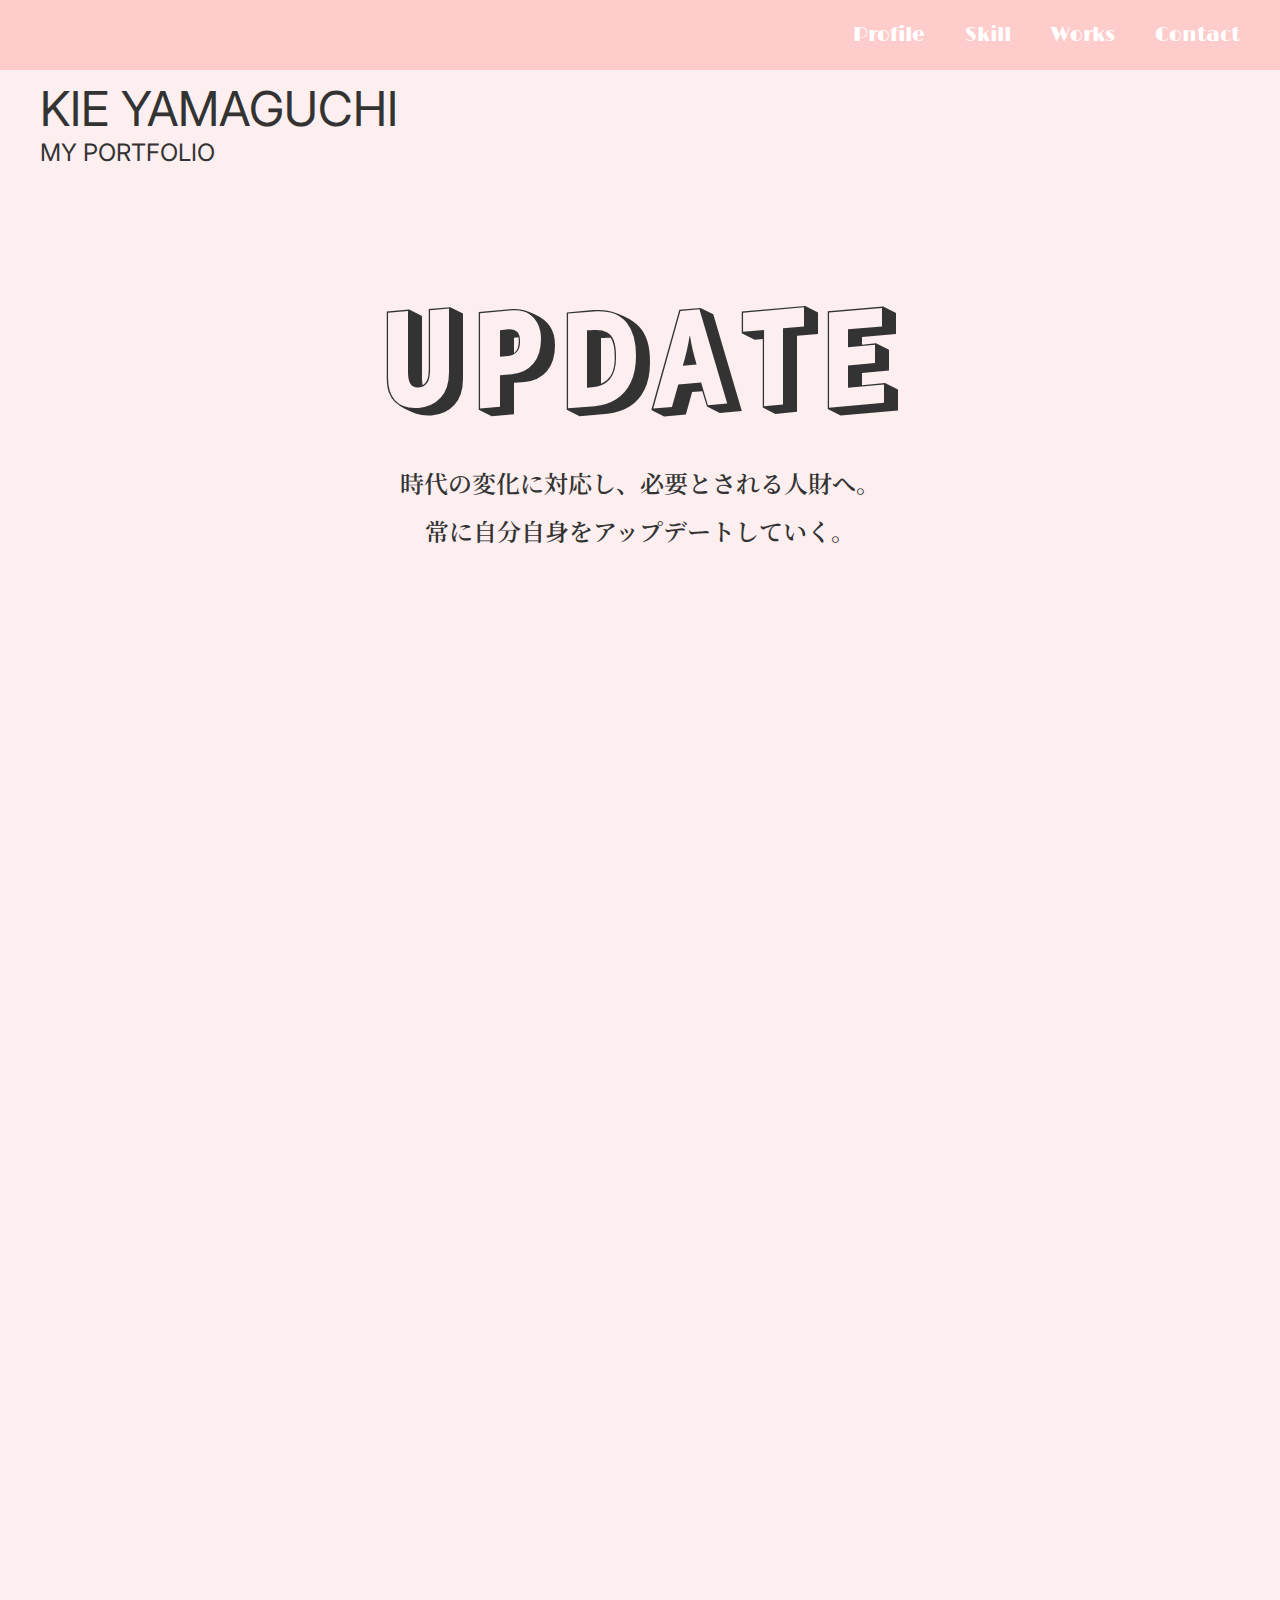
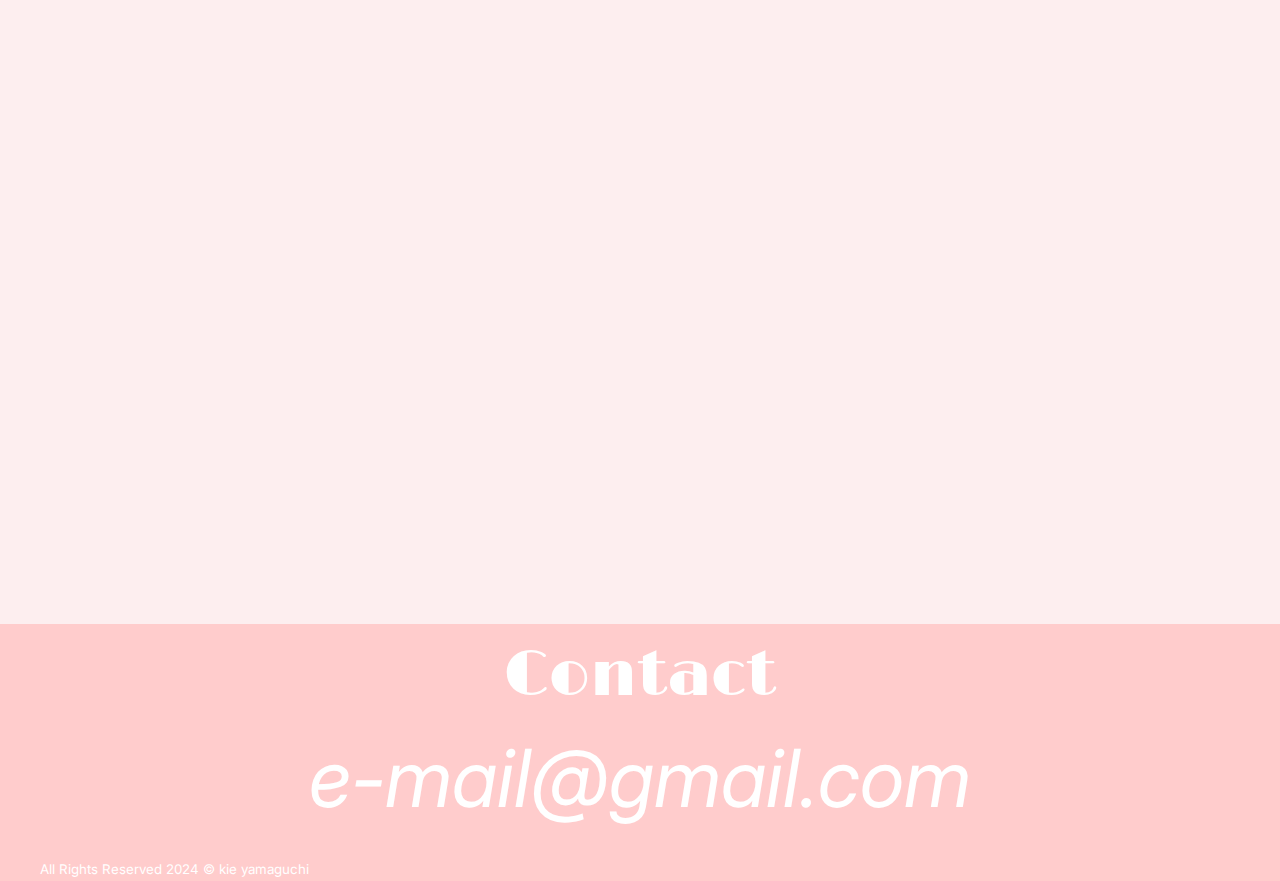
==== commit 9eaf4816: "fvアニメーション追加" ====
--- a/index.html
+++ b/index.html
@@ -71,7 +71,7 @@
 
 
     <!-- profile -->
-    <section class="profile section">
+    <section class="profile section js-in-view fade-in-up">
       <div class="profile__inner inner">
         <h3 class="heading section__head">Profile</h3>
 
@@ -101,7 +101,7 @@
 
 
       <!-- skill -->
-       <section class="skill section">
+       <section class="skill section js-in-view fade-in-up">
         <div class="skill__inner inner">
           <h3 class="heading section__head">Skill</h3>
 
@@ -153,7 +153,7 @@
        <!-- /skill -->
 
        <!-- works -->
-        <section class="works section">
+        <section class="works section js-in-view fade-in-up">
           <div class="works__inner inner">
             <h3 class="heading section__head">Works</h3>
             <div class="works__content section__content">
@@ -214,7 +214,7 @@
         <!-- /work -->
 
         <!-- career -->
-        <section class="career">
+        <section class="career js-in-view fade-in-up">
           <div class="career__inner inner">
             <h3 class="heading section__head">Career</h3>
             <div class="career__content section__content">
@@ -248,9 +248,9 @@
           <!-- /career -->
 
           <!-- strength -->
-           <section class="strength">
+           <section class="strength js-in-view fade-in-up">
             <div class="strength__inner inner">
-              <h3 class="heading section__head">Strength</h3>
+              <h3 class="heading section__head ">Strength</h3>
               <div class="strength__content section__content">
 
                 <div class="strength__cards">
@@ -330,6 +330,6 @@
 
 
   <script src="./js/script.js"></script><!--script.jsの読み込み-->
-  <script src="https://kit.fontawesome.com/6302c3beff.js" crossorigin="anonymous"></script>
+  <script src="https://kit.fontawesome.com/6302c3beff.js" crossorigin="anonymous"></script><!--fontawesomeの読み込み-->
 </body>
 </html>--- a/css/style.css
+++ b/css/style.css
@@ -147,6 +147,10 @@
 .fv {
   background: url(../img/sp/sp-first-view.png) no-repeat top center/cover;
   padding-block: 14px 168px;
+  -webkit-animation: bg 3s cubic-bezier(0.22, 1, 0.36, 1) forwards;
+          animation: bg 3s cubic-bezier(0.22, 1, 0.36, 1) forwards;
+  background: -webkit-gradient(linear, left top, right top, );
+  background: linear-gradient(to right);
 }
 @media screen and (min-width: 768px) {
   .fv {
@@ -155,8 +159,45 @@
   }
 }
 
+@-webkit-keyframes bg {
+  0% {
+    opacity: 0;
+    -webkit-transform: scaleX(0) translateX(-5%);
+            transform: scaleX(0) translateX(-5%);
+  }
+  30% {
+    -webkit-transform: scaleX(1) translateX(0);
+            transform: scaleX(1) translateX(0);
+  }
+  100% {
+    -webkit-transform: scaleX(1) translateX(0);
+            transform: scaleX(1) translateX(0);
+  }
+  30%, 100% {
+    opacity: 1;
+  }
+}
+
+@keyframes bg {
+  0% {
+    opacity: 0;
+    -webkit-transform: scaleX(0) translateX(-5%);
+            transform: scaleX(0) translateX(-5%);
+  }
+  30% {
+    -webkit-transform: scaleX(1) translateX(0);
+            transform: scaleX(1) translateX(0);
+  }
+  100% {
+    -webkit-transform: scaleX(1) translateX(0);
+            transform: scaleX(1) translateX(0);
+  }
+  30%, 100% {
+    opacity: 1;
+  }
+}
 .fv__name {
-  font-size: 24px;
+  font-size: 42px;
   line-height: 1;
 }
 @media screen and (min-width: 768px) {
@@ -185,6 +226,10 @@
   font-family: "Rampart One";
   font-size: 64px;
   font-weight: 400;
+  -webkit-animation: poyoyon 0.7s cubic-bezier(0.12, 0, 0.39, 0) 1 forwards;
+          animation: poyoyon 0.7s cubic-bezier(0.12, 0, 0.39, 0) 1 forwards;
+  -webkit-animation-delay: 1.2s;
+          animation-delay: 1.2s;
 }
 @media screen and (min-width: 768px) {
   .fv__slogan {
@@ -192,11 +237,72 @@
   }
 }
 
+@-webkit-keyframes poyoyon {
+  0% {
+    -webkit-transform: translateX(140px);
+            transform: translateX(140px);
+    opacity: 0;
+  }
+  50% {
+    -webkit-transform: translateX(0);
+            transform: translateX(0);
+  }
+  65% {
+    -webkit-transform: translateX(30px);
+            transform: translateX(30px);
+  }
+  100% {
+    -webkit-transform: translateX(0);
+            transform: translateX(0);
+  }
+  20%, 100% {
+    opacity: 1;
+  }
+}
+
+@keyframes poyoyon {
+  0% {
+    -webkit-transform: translateX(140px);
+            transform: translateX(140px);
+    opacity: 0;
+  }
+  50% {
+    -webkit-transform: translateX(0);
+            transform: translateX(0);
+  }
+  65% {
+    -webkit-transform: translateX(30px);
+            transform: translateX(30px);
+  }
+  100% {
+    -webkit-transform: translateX(0);
+            transform: translateX(0);
+  }
+  20%, 100% {
+    opacity: 1;
+  }
+}
 @media screen and (min-width: 768px) {
   .fv__text {
     font-size: 24px;
+    font-weight: 600;
     line-height: 2;
   }
+}
+
+.fade-in-up {
+  opacity: 0;
+  -webkit-transform: translateY(70px);
+          transform: translateY(70px);
+  -webkit-transition: opacity 2s, -webkit-transform 3s;
+  transition: opacity 2s, -webkit-transform 3s;
+  transition: opacity 2s, transform 3s;
+  transition: opacity 2s, transform 3s, -webkit-transform 3s;
+}
+.fade-in-up.is-in-view {
+  opacity: 1;
+  -webkit-transform: translateY(0);
+          transform: translateY(0);
 }
 
 .profile__inner {
@@ -223,10 +329,11 @@
 
 .profile__image {
   text-align: center;
+}
+.profile__image img {
+  text-align: center;
   -webkit-clip-path: ellipse(48% 50% at 48% 50%);
           clip-path: ellipse(48% 50% at 48% 50%);
-}
-.profile__image img {
   width: 200px;
 }
 @media screen and (min-width: 768px) {
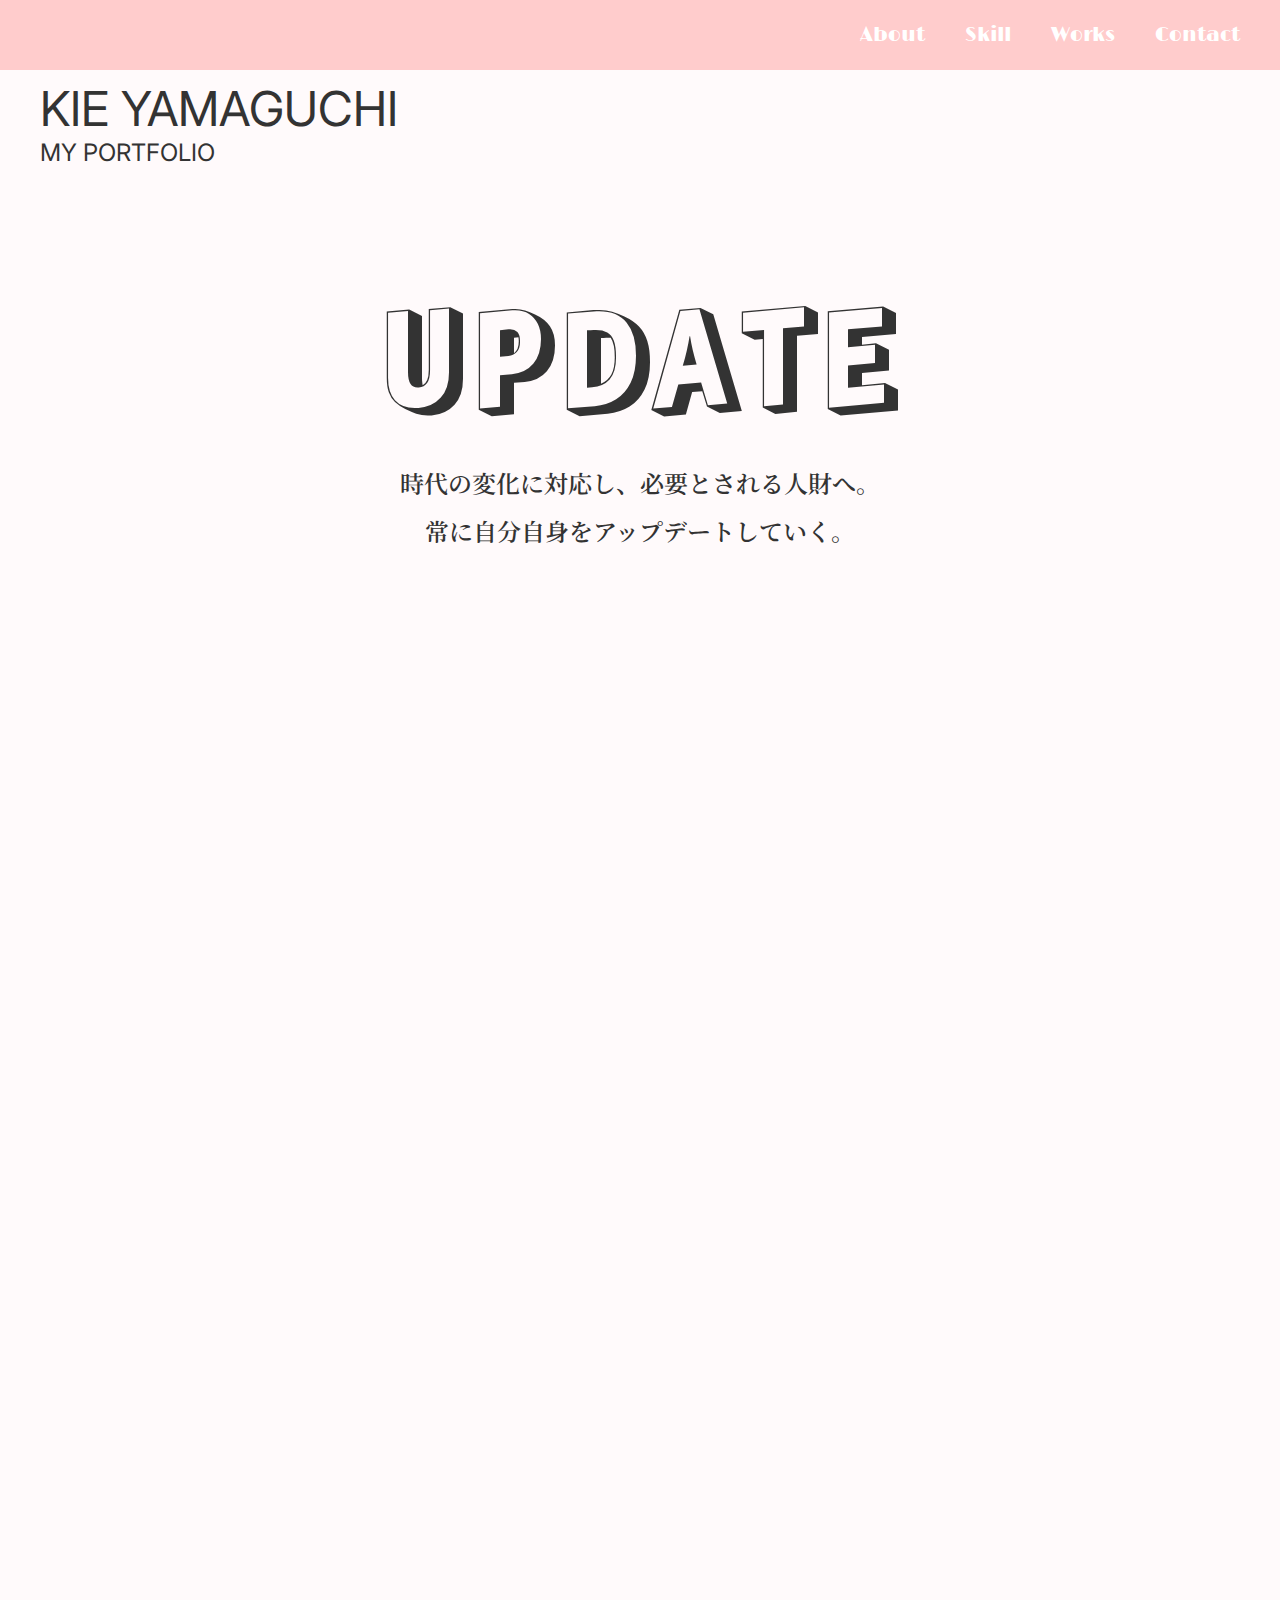
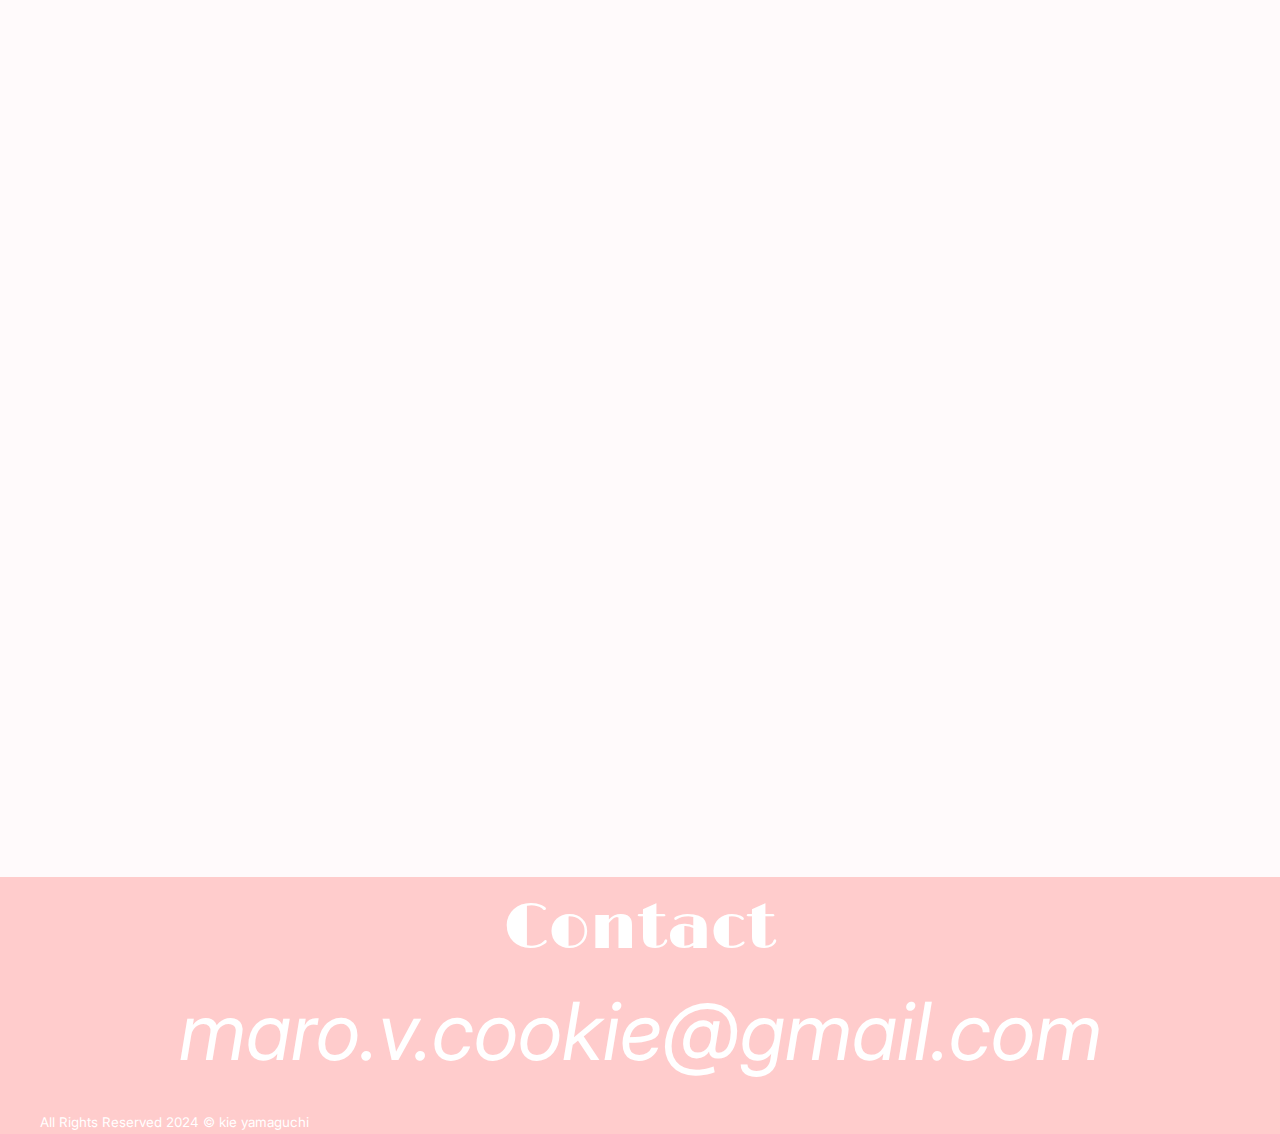
==== commit 63495ab9: "abou文章変更" ====
--- a/index.html
+++ b/index.html
@@ -26,7 +26,7 @@
       <nav class="header__nav">
         <ul class="header__lists">
           <li class="header__list">
-            <a href="" class="header__link">Profile</a>
+            <a href="" class="header__link">About</a>
           </li>
           <li class="header__list">
             <a href="" class="header__link">Skill</a>
@@ -70,25 +70,26 @@
     <!-- /first view -->
 
 
-    <!-- profile -->
-    <section class="profile section js-in-view fade-in-up">
-      <div class="profile__inner inner">
-        <h3 class="heading section__head">Profile</h3>
-
-        <div class="profile__content section__content">
-          <div class="profile__image"><img src="./img/profile-img.png" alt=""></div>
-
-          <div class="profile__message">
-            <p class="profile__name">Kie Yamaguchi</p>
-            <p class="profile__text">
+    <!-- about -->
+    <section class="about section js-in-view fade-in-up">
+      <div class="about__inner inner">
+        <h3 class="heading section__head">About</h3>
+
+        <div class="about__content section__content">
+          <div class="about__image"><img src="./img/profile-img.png" alt=""></div>
+
+          <div class="about__message">
+            <p class="about__name">Kie Yamaguchi</p>
+            <p class="about__text">
               1992年生まれ。千葉県出身。<br>
               人の役に立てる仕事がしたいと思い医療機関へ入職。現在8年目。<br>
               相談事務員として、患者や家族が抱える入院生活や退院後の不安など様々な相談に対応。<br>
-              診療報酬に係る集計業務では正確かつ迅速な処理を心がけてきました。<br>
-              趣味：手芸、野球観戦、猫イベントに参加
+              子育てと仕事をしながら、2024年3月よりコーダーを目指してオンラインスクール"デイトラ"で学習を開始。<br>
+              好きなことは子供が喜ぶ場所に家族で遊びに行くこと、猫イベントへ参加、野球観戦、手芸。<br>
+              自分のスキルを活かして"こんなWebサイトをつくりたい"というクライアントの想いを形にできるコーダーになりたいです。<br>
             </p>
 
-            <div class="profile__button">
+            <div class="about__button">
               <a href="" class="button">view more</a>
             </div>
 
@@ -97,7 +98,9 @@
 
       </div>
       </section>
-      <!-- profile -->
+      <!-- about -->
+
+
 
 
       <!-- skill -->
@@ -294,20 +297,16 @@
            <!-- /strength -->
 
 
-        <!-- contact --> <!-- contactとfooterはまとめたほうが良い？ -->
-         <section class="contact">
-          <div class="contact__inner">
-            <h3 class="heading contact__head">Contact</h3>
-            <div class="contact__address">e-mail@gmail.com</div>
-          </div>
-         </section>
-        <!-- contact -->
-
         <!-- footer -->
          <footer class="footer">
           <div class="footer__inner inner">
+
+            <div class="footer__contact">
+              <h3 class="heading contact__head">Contact</h3>
+              <div class="contact__address">maro.v.cookie@gmail.com</div>
+            </div>
+
             <div class="footer__content">
-
               <div class="footer__icons">
                 <div class="footer__icon">
                   <a href=""><i class="fa-brands fa-x-twitter"></i></a>
--- a/css/style.css
+++ b/css/style.css
@@ -2,7 +2,7 @@
 /* 1⃣ブレークポイントの定義*/
 /* 2⃣mixinを記述 */
 body {
-  background: #FDEEEF;
+  background: #FFFAFB;
   font-family: "Inter", "Noto Serif JP"; /* google fonts変数 */
   color: #333333; /* フォントカラー変数 */
   font-size: 16px; /* フォントサイズ */
@@ -147,10 +147,6 @@
 .fv {
   background: url(../img/sp/sp-first-view.png) no-repeat top center/cover;
   padding-block: 14px 168px;
-  -webkit-animation: bg 3s cubic-bezier(0.22, 1, 0.36, 1) forwards;
-          animation: bg 3s cubic-bezier(0.22, 1, 0.36, 1) forwards;
-  background: -webkit-gradient(linear, left top, right top, );
-  background: linear-gradient(to right);
 }
 @media screen and (min-width: 768px) {
   .fv {
@@ -159,43 +155,6 @@
   }
 }
 
-@-webkit-keyframes bg {
-  0% {
-    opacity: 0;
-    -webkit-transform: scaleX(0) translateX(-5%);
-            transform: scaleX(0) translateX(-5%);
-  }
-  30% {
-    -webkit-transform: scaleX(1) translateX(0);
-            transform: scaleX(1) translateX(0);
-  }
-  100% {
-    -webkit-transform: scaleX(1) translateX(0);
-            transform: scaleX(1) translateX(0);
-  }
-  30%, 100% {
-    opacity: 1;
-  }
-}
-
-@keyframes bg {
-  0% {
-    opacity: 0;
-    -webkit-transform: scaleX(0) translateX(-5%);
-            transform: scaleX(0) translateX(-5%);
-  }
-  30% {
-    -webkit-transform: scaleX(1) translateX(0);
-            transform: scaleX(1) translateX(0);
-  }
-  100% {
-    -webkit-transform: scaleX(1) translateX(0);
-            transform: scaleX(1) translateX(0);
-  }
-  30%, 100% {
-    opacity: 1;
-  }
-}
 .fv__name {
   font-size: 42px;
   line-height: 1;
@@ -228,8 +187,8 @@
   font-weight: 400;
   -webkit-animation: poyoyon 0.7s cubic-bezier(0.12, 0, 0.39, 0) 1 forwards;
           animation: poyoyon 0.7s cubic-bezier(0.12, 0, 0.39, 0) 1 forwards;
-  -webkit-animation-delay: 1.2s;
-          animation-delay: 1.2s;
+  -webkit-animation-delay: 1s;
+          animation-delay: 1s;
 }
 @media screen and (min-width: 768px) {
   .fv__slogan {
@@ -305,53 +264,53 @@
           transform: translateY(0);
 }
 
-.profile__inner {
+.about__inner {
   margin-top: 90px;
 }
 @media screen and (min-width: 768px) {
-  .profile__inner {
+  .about__inner {
     margin-top: 160px;
   }
 }
 
-.profile__content {
+.about__content {
   padding-left: 30px;
   padding-right: 30px;
 }
 @media screen and (min-width: 768px) {
-  .profile__content {
+  .about__content {
     display: -webkit-box;
     display: -ms-flexbox;
     display: flex;
-    gap: 150px;
-  }
-}
-
-.profile__image {
-  text-align: center;
-}
-.profile__image img {
+    gap: 70px;
+  }
+}
+
+.about__image {
+  text-align: center;
+}
+.about__image img {
   text-align: center;
   -webkit-clip-path: ellipse(48% 50% at 48% 50%);
           clip-path: ellipse(48% 50% at 48% 50%);
   width: 200px;
 }
 @media screen and (min-width: 768px) {
-  .profile__image img {
+  .about__image img {
     width: 300px;
   }
 }
 
-.profile__message {
-  margin-top: 30px;
-}
-@media screen and (min-width: 768px) {
-  .profile__message {
+.about__message {
+  margin-top: 30px;
+}
+@media screen and (min-width: 768px) {
+  .about__message {
     margin-top: 0;
   }
 }
 
-.profile__name {
+.about__name {
   margin-top: 30px;
   text-align: center;
   font-family: Limelight;
@@ -359,27 +318,109 @@
   font-weight: 400;
 }
 @media screen and (min-width: 768px) {
-  .profile__name {
+  .about__name {
     margin-top: 0;
     text-align: left;
     font-size: 32px;
   }
 }
 
-.profile__text {
+.about__text {
   margin-top: 30px;
   font-size: 14px;
-  line-height: 1.85;
-}
-@media screen and (min-width: 768px) {
-  .profile__text {
+  line-height: 2.3;
+}
+@media screen and (min-width: 768px) {
+  .about__text {
     font-size: 16px;
   }
 }
 
-.profile__button {
-  margin-top: 30px;
-  text-align: center;
+.about__button {
+  margin-top: 30px;
+  text-align: center;
+}
+
+.about-more__inner {
+  margin-top: 90px;
+}
+@media screen and (min-width: 768px) {
+  .about-more__inner {
+    margin-top: 150px;
+  }
+}
+
+.about-more__content {
+  padding-left: 30px;
+  padding-right: 30px;
+}
+@media screen and (min-width: 768px) {
+  .about-more__content {
+    padding-left: 50px;
+    padding-right: 50px;
+    display: -webkit-box;
+    display: -ms-flexbox;
+    display: flex;
+    -webkit-box-orient: horizontal;
+    -webkit-box-direction: reverse;
+        -ms-flex-direction: row-reverse;
+            flex-direction: row-reverse;
+    gap: 100px;
+    -webkit-box-align: center;
+        -ms-flex-align: center;
+            align-items: center;
+  }
+}
+
+.about-more__image {
+  text-align: center;
+}
+.about-more__image img {
+  text-align: center;
+  -webkit-clip-path: ellipse(48% 50% at 48% 50%);
+          clip-path: ellipse(48% 50% at 48% 50%);
+  width: 200px;
+}
+@media screen and (min-width: 768px) {
+  .about-more__image img {
+    width: 300px;
+    height: 398px;
+  }
+}
+
+.about-more__message {
+  margin-top: 30px;
+}
+@media screen and (min-width: 768px) {
+  .about-more__message {
+    margin-top: 0;
+  }
+}
+
+.about-more__name {
+  margin-top: 30px;
+  text-align: center;
+  font-family: Limelight;
+  font-size: 24px;
+  font-weight: 400;
+}
+@media screen and (min-width: 768px) {
+  .about-more__name {
+    margin-top: 0;
+    text-align: left;
+    font-size: 32px;
+  }
+}
+
+.about-more__text {
+  margin-top: 30px;
+  font-size: 14px;
+  line-height: 2.3;
+}
+@media screen and (min-width: 768px) {
+  .about-more__text {
+    font-size: 20px;
+  }
 }
 
 .skill__inner {
@@ -504,6 +545,11 @@
 .career__inner {
   margin-top: 90px;
 }
+@media screen and (min-width: 768px) {
+  .career__inner {
+    margin-top: 150px;
+  }
+}
 
 .career__content {
   padding: 0 30px;
@@ -511,7 +557,7 @@
 
 @media screen and (min-width: 768px) {
   .career__lists {
-    padding-left: 30px;
+    padding-left: 80px;
   }
 }
 
@@ -558,6 +604,11 @@
 .strength__inner {
   margin-top: 90px;
 }
+@media screen and (min-width: 768px) {
+  .strength__inner {
+    margin-top: 150px;
+  }
+}
 
 .strength__content {
   padding: 0 30px;
@@ -622,14 +673,17 @@
   }
 }
 
-.contact__inner {
+.footer__inner {
   background: #FFCCCC;
+}
+
+.footer__contact {
   margin-top: 80px;
   padding: 10px 0;
 }
 @media screen and (min-width: 768px) {
-  .contact__inner {
-    margin-top: 100px;
+  .footer__contact {
+    margin-top: 160px;
     padding: 20px 0;
   }
 }
@@ -655,10 +709,6 @@
     font-size: 80px;
     line-height: 1.5;
   }
-}
-
-.footer__inner {
-  background: #FFCCCC;
 }
 
 .footer__content {
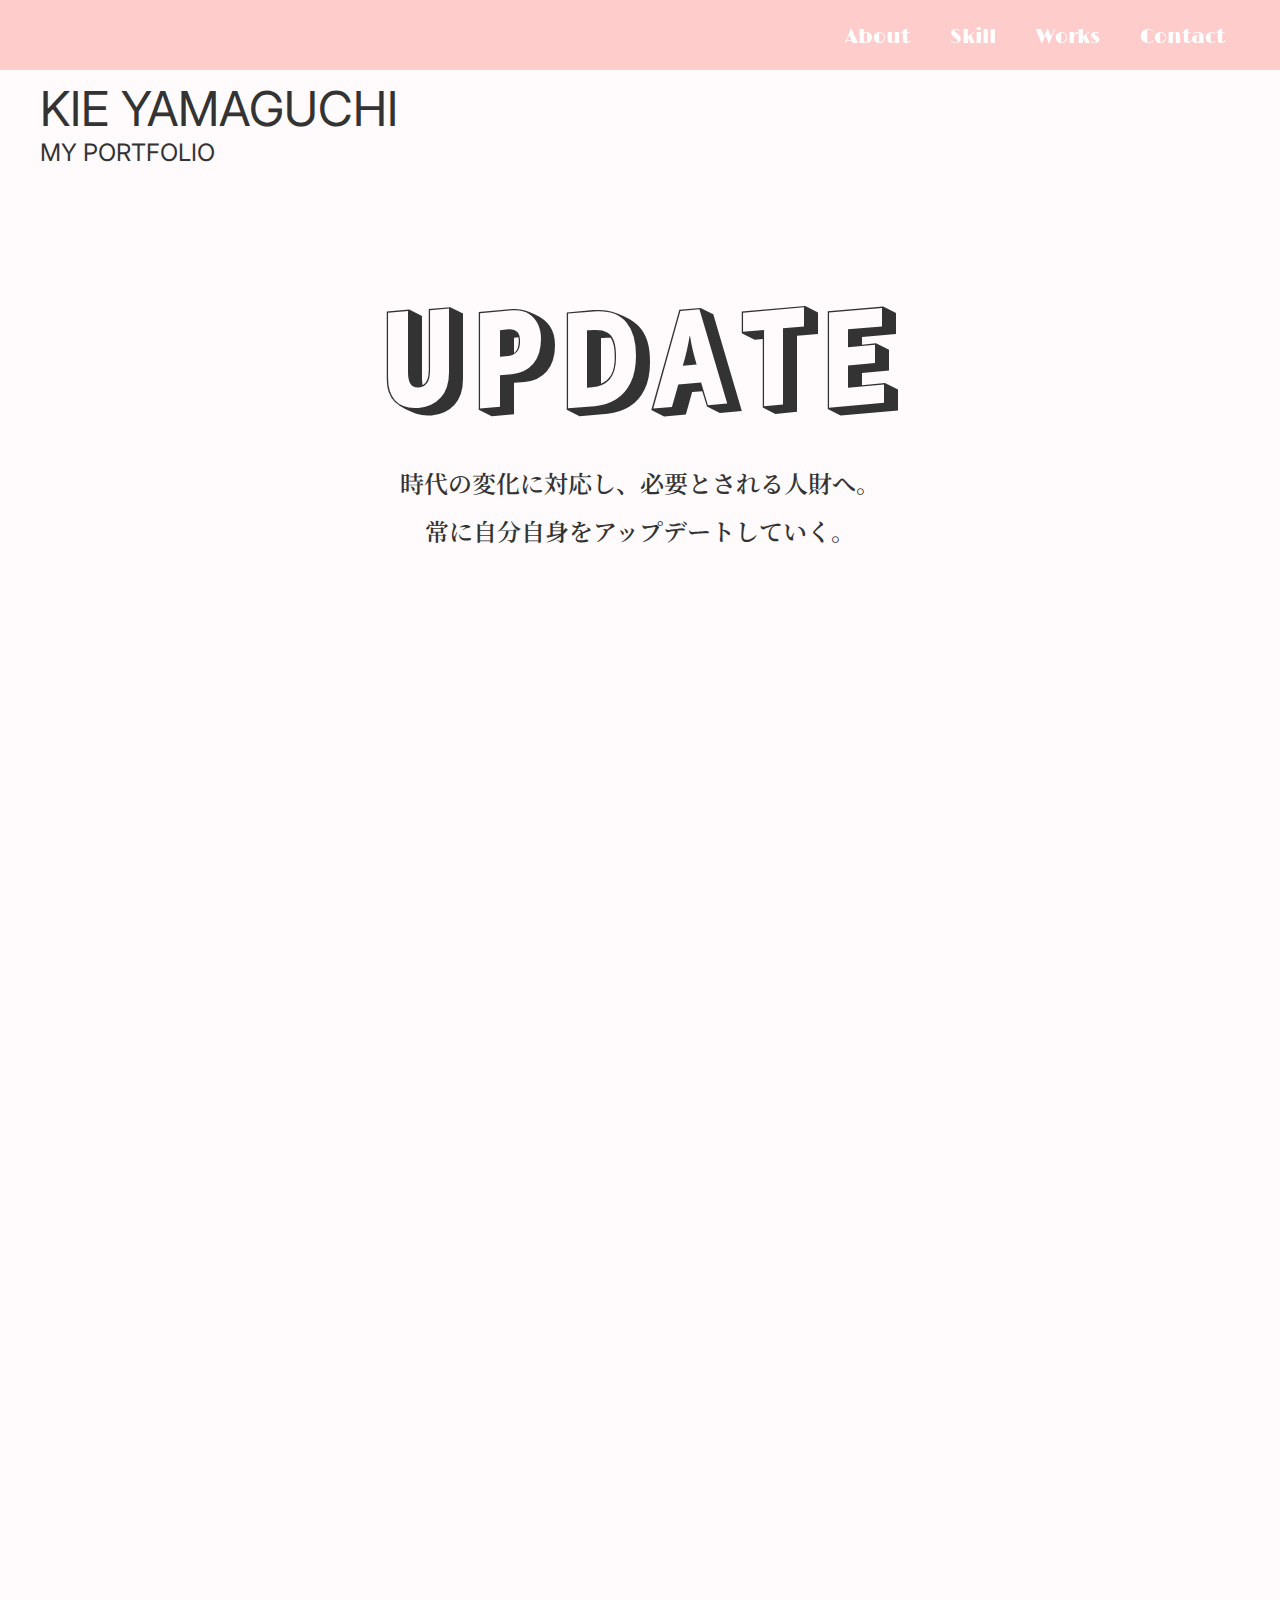
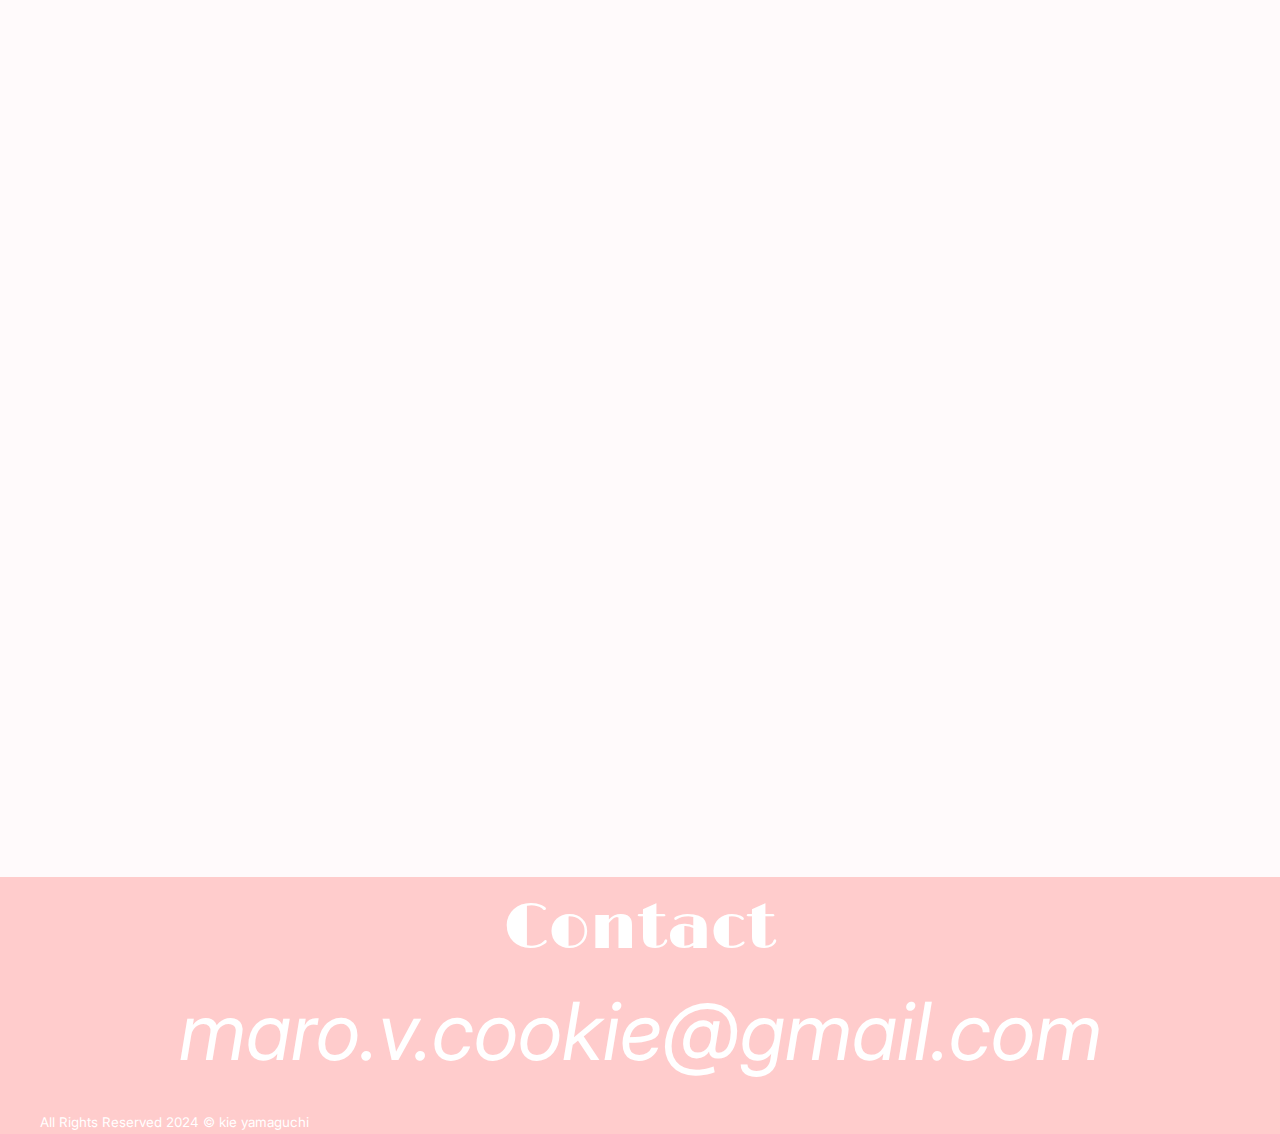
==== commit 79b33aca: "ドロワー作成" ====
--- a/index.html
+++ b/index.html
@@ -22,28 +22,34 @@
     <div class="header__inner inner">
       <h1 class="header__logo"><a href=""><img src="./img/favicon.ico" alt=""></a></h1>
 
+      <button
+        id="js-drawer-button"
+        type="button"
+        class="header__icon drawer-icon"
+        >
+
+        <span class="drawer-icon__bar"></span>
+        <span class="drawer-icon__bar"></span>
+        <span class="drawer-icon__bar"></span>
+      </button>
+
       <!-- header -->
-      <nav class="header__nav">
+      <nav id="js-drawer-content" class="header__nav">
         <ul class="header__lists">
           <li class="header__list">
-            <a href="" class="header__link">About</a>
+            <a href="#about" class="header__link">About</a>
           </li>
           <li class="header__list">
-            <a href="" class="header__link">Skill</a>
+            <a href="#skill" class="header__link">Skill</a>
           </li>
           <li class="header__list">
-            <a href="" class="header__link">Works</a>
+            <a href="#works" class="header__link">Works</a>
           </li>
           <li class="header__list">
-            <a href="" class="header__link">Contact</a>
+            <a href="#contact" class="header__link">Contact</a>
           </li>
         </ul>
 
-        <button type="button" class="header__icon drawer-icon">
-          <span class="drawer-icon__bar"></span>
-          <span class="drawer-icon__bar"></span>
-          <span class="drawer-icon__bar"></span>
-        </button>
       </nav>
     </div>
   </header>
@@ -71,7 +77,7 @@
 
 
     <!-- about -->
-    <section class="about section js-in-view fade-in-up">
+    <section id="about" class="about section js-in-view fade-in-up">
       <div class="about__inner inner">
         <h3 class="heading section__head">About</h3>
 
@@ -83,14 +89,14 @@
             <p class="about__text">
               1992年生まれ。千葉県出身。<br>
               人の役に立てる仕事がしたいと思い医療機関へ入職。現在8年目。<br>
-              相談事務員として、患者や家族が抱える入院生活や退院後の不安など様々な相談に対応。<br>
-              子育てと仕事をしながら、2024年3月よりコーダーを目指してオンラインスクール"デイトラ"で学習を開始。<br>
-              好きなことは子供が喜ぶ場所に家族で遊びに行くこと、猫イベントへ参加、野球観戦、手芸。<br>
-              自分のスキルを活かして"こんなWebサイトをつくりたい"というクライアントの想いを形にできるコーダーになりたいです。<br>
+              相談事務員として、患者や家族が抱える入院生活や退院後の不安など様々な相談に対応。<br class="hidden-sm">
+              子育てと仕事をしながら、2024年3月よりコーダーを目指してオンラインスクール"デイトラ"で学習を開始。<br class="hidden-sm">
+              好きなことは子供が喜ぶ場所に家族で遊びに行くこと、猫イベントへ参加、野球観戦、手芸。<br class="hidden-sm">
+              自分のスキルを活かして"こんなWebサイトをつくりたい"というクライアントの想いを形にできるコーダーになりたいです。<br class="hidden-sp">
             </p>
 
             <div class="about__button">
-              <a href="" class="button">view more</a>
+              <a href="./about.html" class="button">view more</a>
             </div>
 
           </div>
@@ -104,7 +110,7 @@
 
 
       <!-- skill -->
-       <section class="skill section js-in-view fade-in-up">
+       <section id="skill" class="skill section js-in-view fade-in-up">
         <div class="skill__inner inner">
           <h3 class="heading section__head">Skill</h3>
 
@@ -156,7 +162,7 @@
        <!-- /skill -->
 
        <!-- works -->
-        <section class="works section js-in-view fade-in-up">
+        <section id="works" class="works section js-in-view fade-in-up">
           <div class="works__inner inner">
             <h3 class="heading section__head">Works</h3>
             <div class="works__content section__content">
@@ -299,7 +305,7 @@
 
         <!-- footer -->
          <footer class="footer">
-          <div class="footer__inner inner">
+          <div id="contact" class="footer__inner inner">
 
             <div class="footer__contact">
               <h3 class="heading contact__head">Contact</h3>
@@ -309,10 +315,10 @@
             <div class="footer__content">
               <div class="footer__icons">
                 <div class="footer__icon">
-                  <a href=""><i class="fa-brands fa-x-twitter"></i></a>
+                  <a target="_blank" href="https://x.com/5656omochi5656"><i class="fa-brands fa-x-twitter"></i></a>
                 </div>
                 <div class="footer__icon">
-                  <a href=""><i class="fa-brands fa-github"></i></a>
+                  <a target="_blank" href="https://github.com/maronie0421"><i class="fa-brands fa-github"></i></a>
                 </div>
               </div>
 
--- a/css/style.css
+++ b/css/style.css
@@ -1,6 +1,16 @@
 @charset "UTF-8";
 /* 1⃣ブレークポイントの定義*/
 /* 2⃣mixinを記述 */
+html {
+  scroll-behavior: smooth;
+  scroll-padding-top: 60px;
+}
+@media screen and (min-width: 768px) {
+  html {
+    scroll-padding-top: 70px;
+  }
+}
+
 body {
   background: #FFFAFB;
   font-family: "Inter", "Noto Serif JP"; /* google fonts変数 */
@@ -62,6 +72,9 @@
 }
 
 .header {
+  position: sticky;
+  top: 0;
+  z-index: 20;
   background: #FFCCCC;
 }
 
@@ -94,8 +107,41 @@
   }
 }
 
+.header__nav {
+  background: #FFCCCC;
+  width: 270px;
+  height: calc(100% - 60px);
+  position: fixed;
+  right: 0;
+  top: 60px;
+  padding: 32px 15px;
+  -webkit-transform: translateX(100%);
+          transform: translateX(100%); /* 最初は100%右に寄せておく */
+  -webkit-transition: -webkit-transform 0.4s;
+  transition: -webkit-transform 0.4s;
+  transition: transform 0.4s;
+  transition: transform 0.4s, -webkit-transform 0.4s; /* 0.4秒かけて表示・非表示 */
+}
+.header__nav.is-checked {
+  -webkit-transform: translateX(0%);
+          transform: translateX(0%); /* is-checkedがついたら0%になるように */
+}
+@media screen and (min-width: 768px) {
+  .header__nav {
+    background: transparent;
+    width: auto;
+    height: auto;
+    position: static;
+    padding-top: 0;
+    -webkit-transform: translateX(0);
+            transform: translateX(0);
+  }
+}
+
 .header__lists {
-  display: none;
+  text-align: center;
+  line-height: 2.8;
+  padding-top: 35px;
 }
 @media screen and (min-width: 768px) {
   .header__lists {
@@ -106,13 +152,11 @@
   }
 }
 
-@media screen and (min-width: 768px) {
-  .header__link {
-    font-family: Limelight;
-    font-size: 20px;
-    font-weight: 400;
-    color: #fff;
-  }
+.header__link {
+  font-family: Limelight;
+  font-size: 20px;
+  font-weight: 400;
+  color: #fff;
 }
 
 @media screen and (min-width: 768px) {
@@ -125,6 +169,20 @@
   width: 30px;
   height: 18px;
   position: relative;
+}
+.drawer-icon.is-checked .drawer-icon__bar:nth-child(1), .drawer-icon.is-checked .drawer-icon__bar:nth-child(3) {
+  top: 9px;
+}
+.drawer-icon.is-checked .drawer-icon__bar:nth-child(1) {
+  -webkit-transform: rotate(45deg);
+          transform: rotate(45deg); /* 45度回転させる */
+}
+.drawer-icon.is-checked .drawer-icon__bar:nth-child(3) {
+  -webkit-transform: rotate(-45deg);
+          transform: rotate(-45deg);
+}
+.drawer-icon.is-checked .drawer-icon__bar:nth-child(2) {
+  display: none;
 }
 
 .drawer-icon__bar {
@@ -333,6 +391,15 @@
 @media screen and (min-width: 768px) {
   .about__text {
     font-size: 16px;
+  }
+}
+
+.hidden-sm {
+  display: none;
+}
+@media screen and (min-width: 768px) {
+  .hidden-sm {
+    display: block;
   }
 }
 
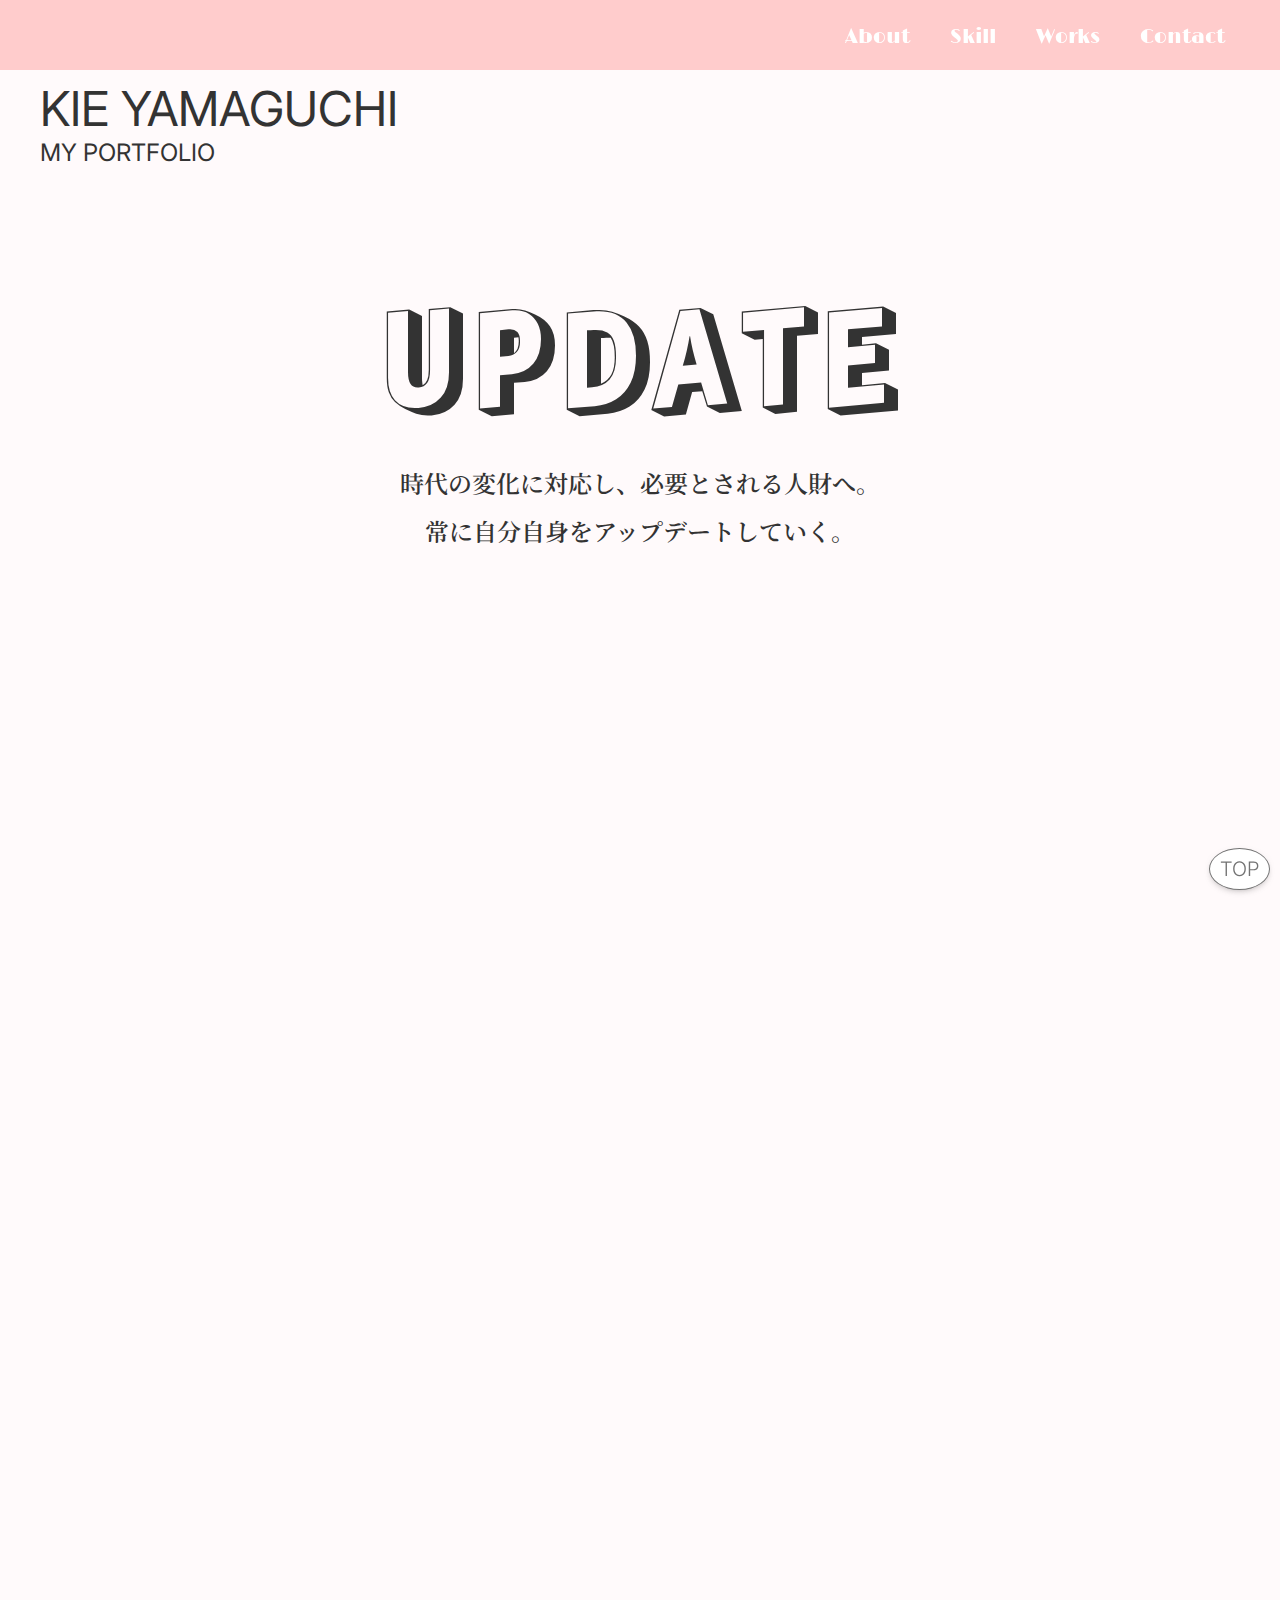
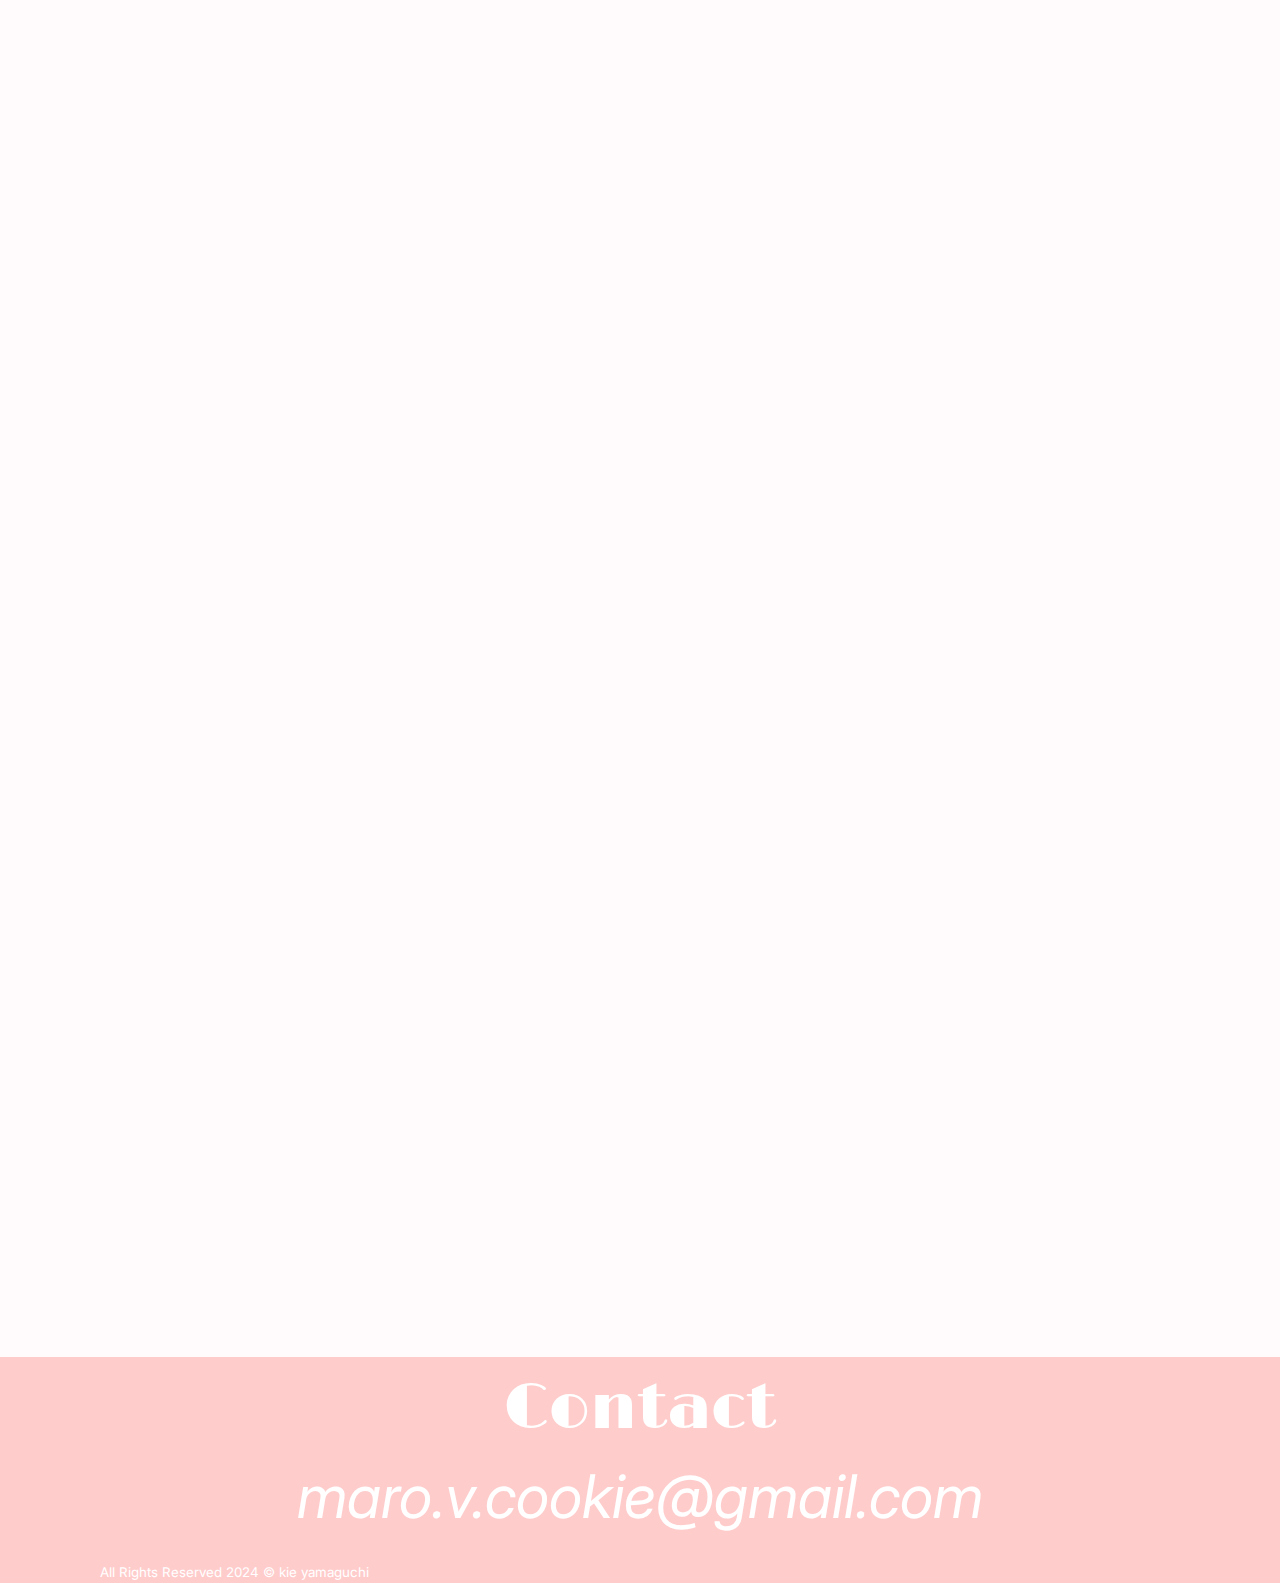
==== commit 39b45ccf: "次回TOP戻るボタン作成を" ====
--- a/index.html
+++ b/index.html
@@ -20,7 +20,7 @@
 <body>
   <header class="header">
     <div class="header__inner inner">
-      <h1 class="header__logo"><a href=""><img src="./img/favicon.ico" alt=""></a></h1>
+      <h1 class="header__logo"><a href="index.html"><img src="./img/favicon.ico" alt=""></a></h1>
 
       <button
         id="js-drawer-button"
@@ -37,7 +37,7 @@
       <nav id="js-drawer-content" class="header__nav">
         <ul class="header__lists">
           <li class="header__list">
-            <a href="#about" class="header__link">About</a>
+            <a href="about.html" class="header__link">About</a>
           </li>
           <li class="header__list">
             <a href="#skill" class="header__link">Skill</a>
@@ -155,6 +155,20 @@
               </div>
             </div>
 
+            <div class="skill__message">
+              <p class="skill__text">
+                - HTML CSS -<br>
+                デザインカンプからのコーディング、JavaScriptを使ってサイトに動きをつけることができます。
+                コードを見た時にわかりやすいclass名をつけ、繰り返し適用するものは共通パーツを作成し、保守性を意識したwebサイト制作を心掛けています。
+                レスポンシブでは様々なデバイスでデザイン崩れが生じていないか、Chrome拡張機能「Perfect Pixel」を使ってデザインカンプを忠実に再現できているか丁寧に確認をします。
+                <br>
+                <br>
+                - WordPress -<br>
+                WordPressを使って静的サイトを動的サイトにできます。
+                テーマ、プラグインを使ったサイト作成、オリジナルデザインでWordpressサイトを作ることができます。
+
+              </p>
+            </div>
           </div>
 
         </div>
@@ -222,90 +236,13 @@
         </section>
         <!-- /work -->
 
-        <!-- career -->
-        <section class="career js-in-view fade-in-up">
-          <div class="career__inner inner">
-            <h3 class="heading section__head">Career</h3>
-            <div class="career__content section__content">
-
-              <div class="career__lists">
-                <div class="career__list">
-                  <div class="career__date">2012年3月</div>
-                  <p class="career__text">短期大学を卒業</p>
-                </div>
-                <div class="career__list">
-                  <div class="career__date">2014年4月</div>
-                  <p class="career__text">携帯電話販売代理店へ新卒で入社<br>販売員として2年間働く</p>
-                </div>
-                <div class="career__list">
-                  <div class="career__date">2016年7月</div>
-                  <p class="career__text">人の役に立てる仕事がしたいと思い、医療機関へ転職</p>
-                </div>
-                <div class="career__list">
-                  <div class="career__date">2024年3月</div>
-                  <p class="career__text">IT業界に転職希望のためオンラインスクール「デイトラ」でWeb制作の学習を開始</p>
-                </div>
-                <div class="career__list">
-                  <div class="career__date">2024年3月</div>
-                  <p class="career__text">Web制作者を目指して転職活動中</p>
-                </div>
-              </div>
-
-            </div>
-          </div>
-          </section>
-          <!-- /career -->
-
-          <!-- strength -->
-           <section class="strength js-in-view fade-in-up">
-            <div class="strength__inner inner">
-              <h3 class="heading section__head ">Strength</h3>
-              <div class="strength__content section__content">
-
-                <div class="strength__cards">
-                  <div class="strength__card">
-                    <div class="strength__title">向上心</div>
-                    <div class="strength__text">
-                      苦手なことに向き合い、何事にも挑戦するようにしています。<br/>
-                      人と話すことに苦手意識があったため、前職は人との関わりが多い接客業に挑戦しました。
-                      接客を通じて多種多様なお客様と関わることで苦手を克服でき、達成感と自信に繋がり、
-                      今後も成長し続ける人間でありたいと思いました。<br/>
-                      コーダーになったら、どんなエラーにも屈せず挑戦をして必ず解決へ導きます。
-                    </div>
-                  </div>
-
-                  <div class="strength__card">
-                    <div class="strength__title">洞察力</div>
-                    <div class="strength__text">
-                      「今、誰が、何を求めているのか」常に周囲の様子を観察して、先回りの行動を心がけています。
-                      大病院の事務員として8年間勤務してきましたが、大勢のスタッフと共に重要で緊急な対応を任されるシーンもありました。
-                      常に依頼された業務に対し、次に必要だと思われることを予測し、プラスαの対応で業務改善に努めました。
-                      貴社でチーム制作に携わった際は相手の本質を見抜いて、業務に従事していきたいです。
-
-                    </div>
-                  </div>
-
-                  <div class="strength__card">
-                    <div class="strength__title">計画性</div>
-                    <div class="strength__text">
-                      現職では期日が決められている集計作業は正確性とスピード感を求められるものが多いため、
-                      Todoリストを作成して日々の業務を管理していました。期日から逆算をして、
-                      万一訂正が生じても修正期間3日間を確保できるようスケジュールを立てていたため、
-                      期日の遅れは一度もなく、突発的な業務にも対応することができました。
-                      今後の業務でもスケジュールを立てて期日を守り、効率的に制作を進めていきます。
-                    </div>
-                  </div>
-
-                </div>
-              </div>
-            </div>
-           </section>
-           <!-- /strength -->
-
 
         <!-- footer -->
          <footer class="footer">
-          <div id="contact" class="footer__inner inner">
+
+          <button type="button" id="js-button-top" class="button-top">TOP</button>
+
+          <div id="contact" class="footer__inner">
 
             <div class="footer__contact">
               <h3 class="heading contact__head">Contact</h3>
@@ -325,10 +262,9 @@
                 <small class="footer__text">
                   All Rights Reserved 2024 © kie yamaguchi
                 </small>
-
-            </div>
-
-            </div>
+              </div>
+            </div>
+
           </footer>
   </main>
 
--- a/css/style.css
+++ b/css/style.css
@@ -60,6 +60,21 @@
 .button:hover {
   color: #FFCCCC;
   background-color: #fff;
+}
+
+.button-top {
+  position: fixed;
+  right: 10px;
+  bottom: 10px;
+  font-size: 20px;
+  line-height: 20px;
+  background: #fff;
+  color: #737373;
+  padding: 10px;
+  border: solid 1px;
+  border-radius: 50%;
+  -webkit-box-shadow: 0 2px 10px -6px rgba(0, 0, 0, 0.5), 0 3px 10px -4px rgba(0, 0, 0, 0.2);
+          box-shadow: 0 2px 10px -6px rgba(0, 0, 0, 0.5), 0 3px 10px -4px rgba(0, 0, 0, 0.2);
 }
 
 .section__content {
@@ -214,7 +229,7 @@
 }
 
 .fv__name {
-  font-size: 42px;
+  font-size: 35px;
   line-height: 1;
 }
 @media screen and (min-width: 768px) {
@@ -248,6 +263,11 @@
   -webkit-animation-delay: 1s;
           animation-delay: 1s;
 }
+@media screen and (min-width: 375px) {
+  .fv__slogan {
+    font-size: 80px;
+  }
+}
 @media screen and (min-width: 768px) {
   .fv__slogan {
     font-size: 128px;
@@ -340,6 +360,14 @@
     display: -webkit-box;
     display: -ms-flexbox;
     display: flex;
+    gap: 35px;
+  }
+}
+@media screen and (min-width: 900px) {
+  .about__content {
+    display: -webkit-box;
+    display: -ms-flexbox;
+    display: flex;
     gap: 70px;
   }
 }
@@ -386,9 +414,19 @@
 .about__text {
   margin-top: 30px;
   font-size: 14px;
-  line-height: 2.3;
-}
-@media screen and (min-width: 768px) {
+  line-height: 2.2;
+}
+@media screen and (min-width: 768px) {
+  .about__text {
+    font-size: 10px;
+  }
+}
+@media screen and (min-width: 900px) {
+  .about__text {
+    font-size: 12px;
+  }
+}
+@media screen and (min-width: 1200px) {
   .about__text {
     font-size: 16px;
   }
@@ -411,9 +449,9 @@
 .about-more__inner {
   margin-top: 90px;
 }
-@media screen and (min-width: 768px) {
+@media screen and (min-width: 900px) {
   .about-more__inner {
-    margin-top: 150px;
+    margin-top: 100px;
   }
 }
 
@@ -421,7 +459,7 @@
   padding-left: 30px;
   padding-right: 30px;
 }
-@media screen and (min-width: 768px) {
+@media screen and (min-width: 1200px) {
   .about-more__content {
     padding-left: 50px;
     padding-right: 50px;
@@ -432,7 +470,7 @@
     -webkit-box-direction: reverse;
         -ms-flex-direction: row-reverse;
             flex-direction: row-reverse;
-    gap: 100px;
+    gap: 70px;
     -webkit-box-align: center;
         -ms-flex-align: center;
             align-items: center;
@@ -458,7 +496,7 @@
 .about-more__message {
   margin-top: 30px;
 }
-@media screen and (min-width: 768px) {
+@media screen and (min-width: 900px) {
   .about-more__message {
     margin-top: 0;
   }
@@ -472,6 +510,11 @@
   font-weight: 400;
 }
 @media screen and (min-width: 768px) {
+  .about-more__name {
+    font-size: 30px;
+  }
+}
+@media screen and (min-width: 900px) {
   .about-more__name {
     margin-top: 0;
     text-align: left;
@@ -486,7 +529,15 @@
 }
 @media screen and (min-width: 768px) {
   .about-more__text {
-    font-size: 20px;
+    font-size: 16px;
+  }
+}
+.about-more__text .hidden-sm {
+  display: none;
+}
+@media screen and (min-width: 1200px) {
+  .about-more__text .hidden-sm {
+    display: block;
   }
 }
 
@@ -507,12 +558,18 @@
   -webkit-box-pack: center;
       -ms-flex-pack: center;
           justify-content: center;
-  gap: 40px;
+  gap: 20px;
 }
 @media screen and (min-width: 768px) {
   .skill__icons--top,
   .skill__icons--bottom {
-    gap: 120px;
+    gap: 70px;
+  }
+}
+@media screen and (min-width: 900px) {
+  .skill__icons--top,
+  .skill__icons--bottom {
+    gap: 100px;
   }
 }
 
@@ -525,8 +582,13 @@
 }
 
 .skill__icon {
-  font-size: 70px;
-  text-align: center;
+  font-size: 60px;
+  text-align: center;
+}
+@media screen and (min-width: 375px) {
+  .skill__icon {
+    font-size: 70px;
+  }
 }
 @media screen and (min-width: 768px) {
   .skill__icon {
@@ -539,6 +601,26 @@
 @media screen and (min-width: 768px) {
   .skill__icon p {
     font-size: 20px;
+  }
+}
+
+.skill__message {
+  margin-top: 50px;
+}
+@media screen and (min-width: 900px) {
+  .skill__message {
+    max-width: 1200px;
+    padding-inline: 60px;
+  }
+}
+
+.skill__text {
+  font-size: 14px;
+  line-height: 2.2;
+}
+@media screen and (min-width: 900px) {
+  .skill__text {
+    font-size: 16px;
   }
 }
 
@@ -624,7 +706,7 @@
 
 @media screen and (min-width: 768px) {
   .career__lists {
-    padding-left: 80px;
+    padding-left: 30px;
   }
 }
 
@@ -724,18 +806,14 @@
 }
 
 .strength__text {
-  max-width: 375px;
+  max-width: 900px;
   margin-top: 10px;
   font-size: 13px;
 }
-@media screen and (min-width: 768px) {
+@media screen and (min-width: 900px) {
   .strength__text {
     max-width: 900px;
     margin-top: 0;
-  }
-}
-@media screen and (min-width: 768px) and (min-width: 768px) {
-  .strength__text {
     font-size: 20px;
   }
 }
@@ -773,7 +851,7 @@
 }
 @media screen and (min-width: 768px) {
   .contact__address {
-    font-size: 80px;
+    font-size: 60px;
     line-height: 1.5;
   }
 }
@@ -789,6 +867,8 @@
 }
 @media screen and (min-width: 768px) {
   .footer__content {
+    max-width: 1280px;
+    padding-inline: 100px;
     -webkit-box-orient: horizontal;
     -webkit-box-direction: reverse;
         -ms-flex-direction: row-reverse;
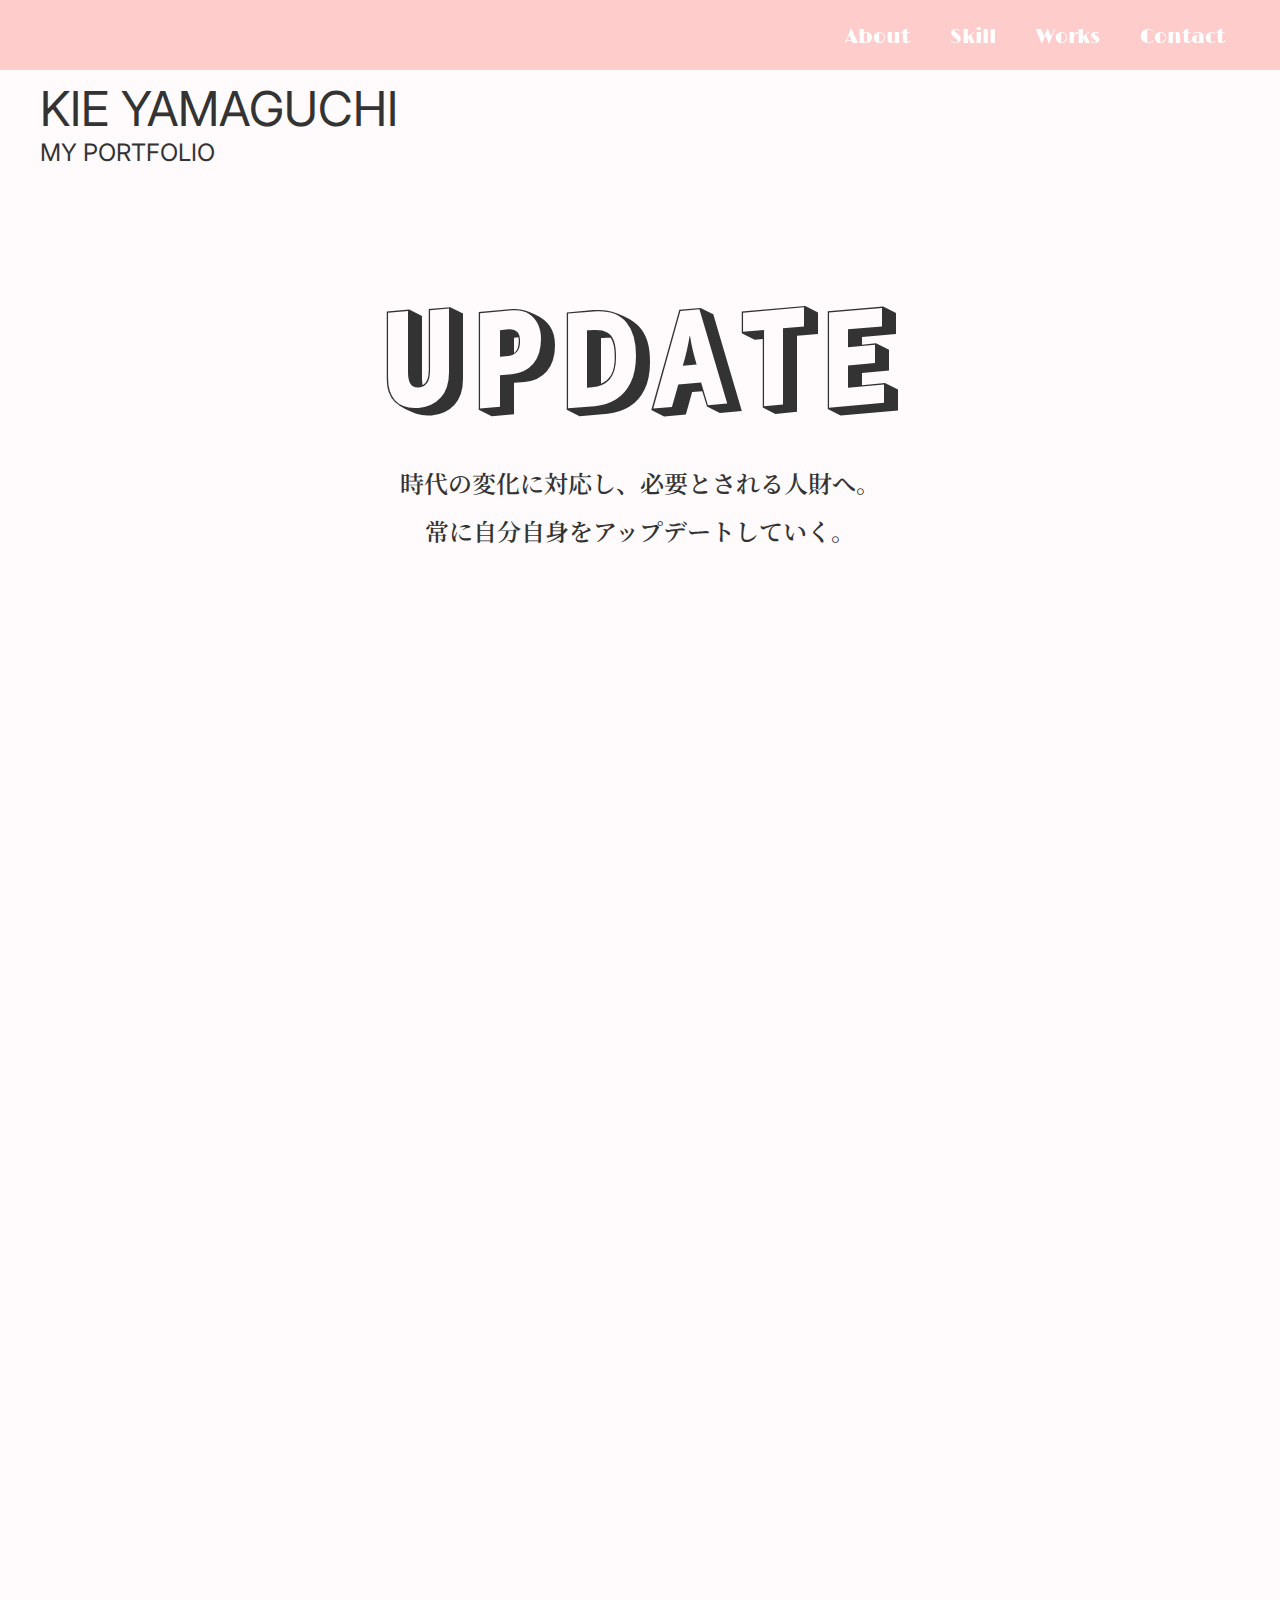
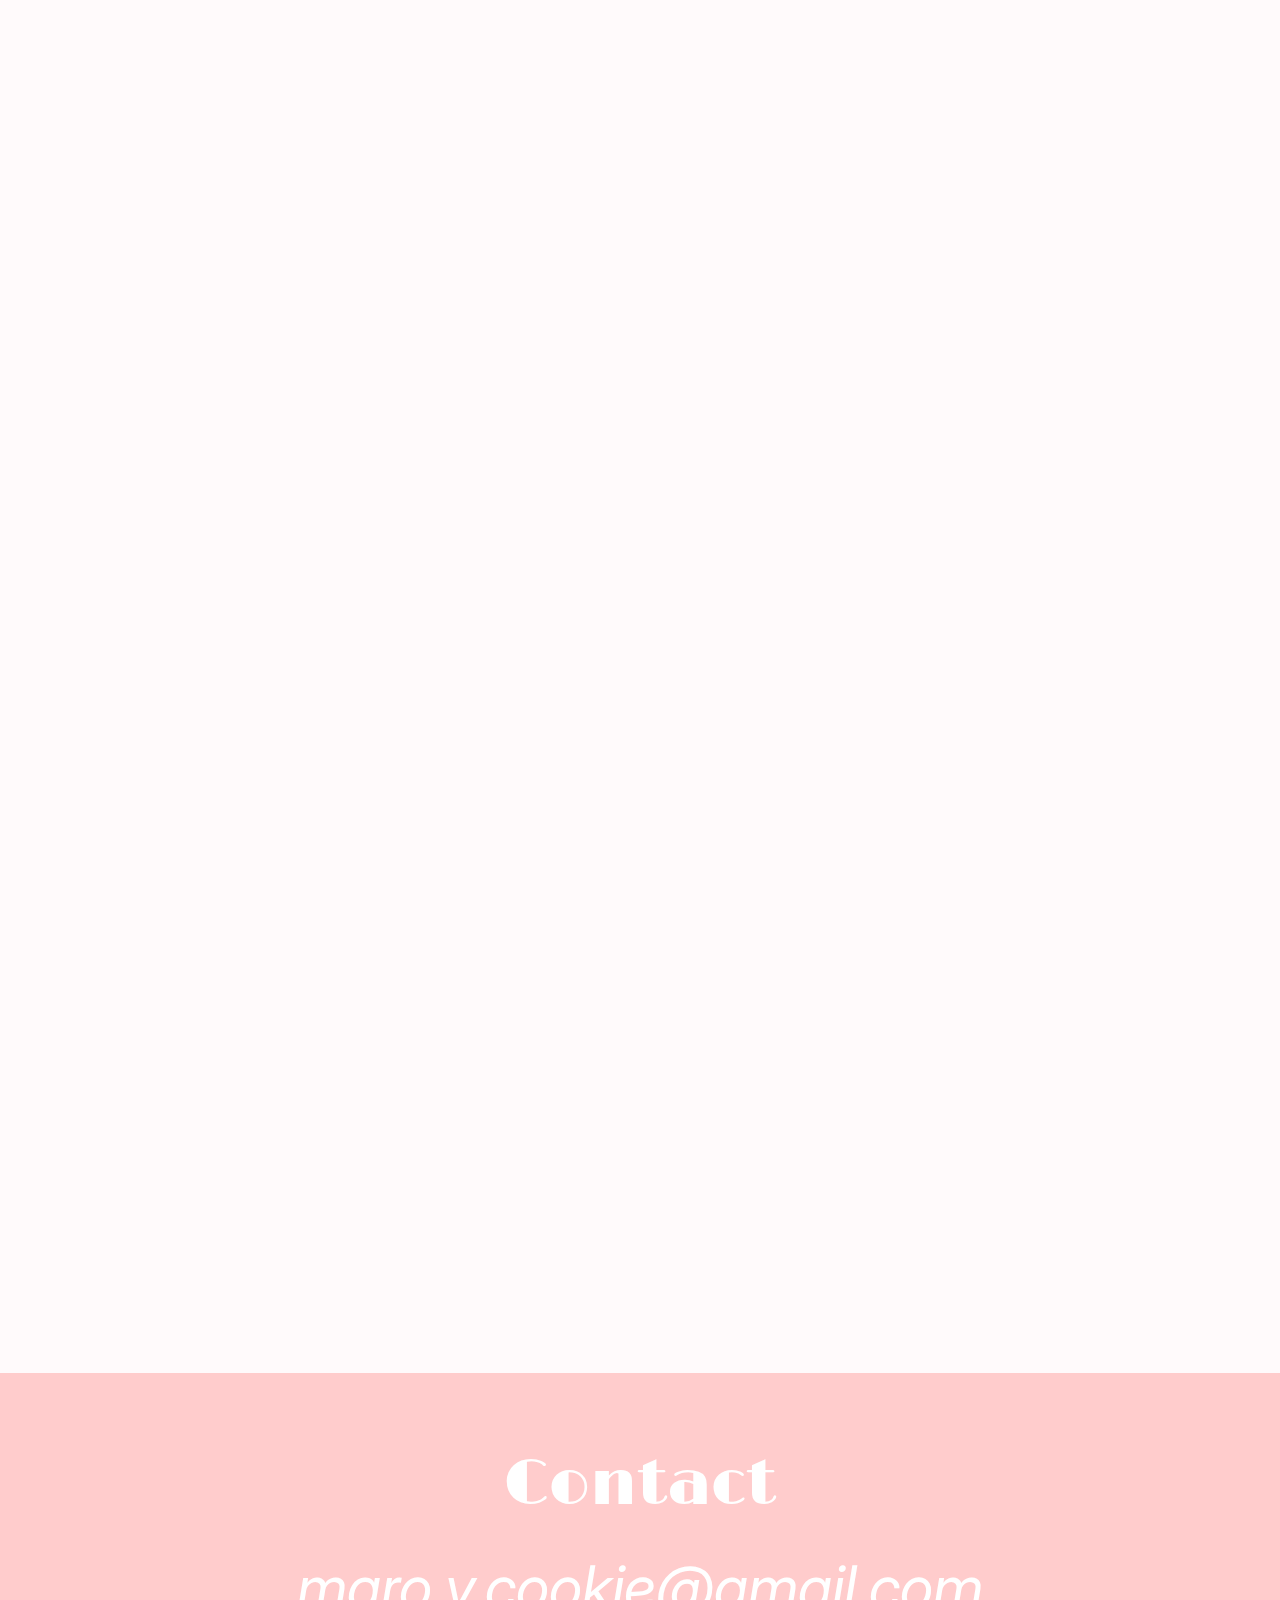
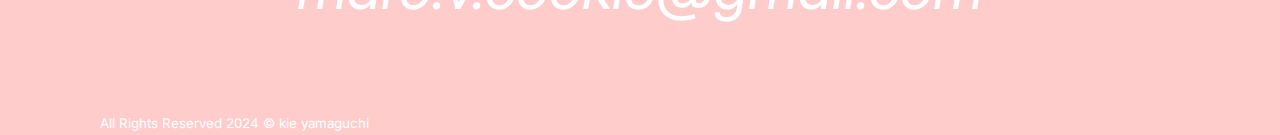
==== commit 88de3ae5: "トップへ戻るボタン完了" ====
--- a/index.html
+++ b/index.html
@@ -156,18 +156,19 @@
             </div>
 
             <div class="skill__message">
+              <p class="skill__title">- HTML CSS -</p>
               <p class="skill__text">
-                - HTML CSS -<br>
                 デザインカンプからのコーディング、JavaScriptを使ってサイトに動きをつけることができます。
                 コードを見た時にわかりやすいclass名をつけ、繰り返し適用するものは共通パーツを作成し、保守性を意識したwebサイト制作を心掛けています。
                 レスポンシブでは様々なデバイスでデザイン崩れが生じていないか、Chrome拡張機能「Perfect Pixel」を使ってデザインカンプを忠実に再現できているか丁寧に確認をします。
-                <br>
-                <br>
-                - WordPress -<br>
+              </p>
+              <br>
+              <p class="skill__title">- WordPress -</p>
+              <p class="skill__text">
                 WordPressを使って静的サイトを動的サイトにできます。
                 テーマ、プラグインを使ったサイト作成、オリジナルデザインでWordpressサイトを作ることができます。
-
               </p>
+
             </div>
           </div>
 
@@ -237,10 +238,15 @@
         <!-- /work -->
 
 
+
         <!-- footer -->
          <footer class="footer">
 
-          <button type="button" id="js-button-top" class="button-top">TOP</button>
+        <button
+          type="button"
+          id="js-button-top"
+          class="button-top">TOP
+        </button>
 
           <div id="contact" class="footer__inner">
 
@@ -269,7 +275,8 @@
   </main>
 
 
-
+    <!-- 先にjQueryを読み込む -->
+  <script src="https://ajax.googleapis.com/ajax/libs/jquery/3.7.1/jquery.min.js"></script>
   <script src="./js/script.js"></script><!--script.jsの読み込み-->
   <script src="https://kit.fontawesome.com/6302c3beff.js" crossorigin="anonymous"></script><!--fontawesomeの読み込み-->
 </body>
--- a/css/style.css
+++ b/css/style.css
@@ -63,13 +63,15 @@
 }
 
 .button-top {
+  display: none;
   position: fixed;
-  right: 10px;
+  right: 25px;
   bottom: 10px;
-  font-size: 20px;
-  line-height: 20px;
+  font-size: 15px;
+  font-weight: bold;
+  line-height: 30px;
   background: #fff;
-  color: #737373;
+  color: #FFCCCC;
   padding: 10px;
   border: solid 1px;
   border-radius: 50%;
@@ -614,6 +616,12 @@
   }
 }
 
+.skill__title {
+  font-size: 22px;
+  font-weight: 600;
+  padding-bottom: 10px;
+}
+
 .skill__text {
   font-size: 14px;
   line-height: 2.2;
@@ -824,12 +832,12 @@
 
 .footer__contact {
   margin-top: 80px;
-  padding: 10px 0;
+  padding: 60px 0;
 }
 @media screen and (min-width: 768px) {
   .footer__contact {
     margin-top: 160px;
-    padding: 20px 0;
+    padding: 80px 0;
   }
 }
 
@@ -847,7 +855,12 @@
   font-size: 30px;
   font-style: italic;
   text-align: center;
-  margin-top: 10px;
+  margin-top: 25px;
+}
+@media screen and (min-width: 375px) {
+  .contact__address {
+    font-size: 40px;
+  }
 }
 @media screen and (min-width: 768px) {
   .contact__address {
